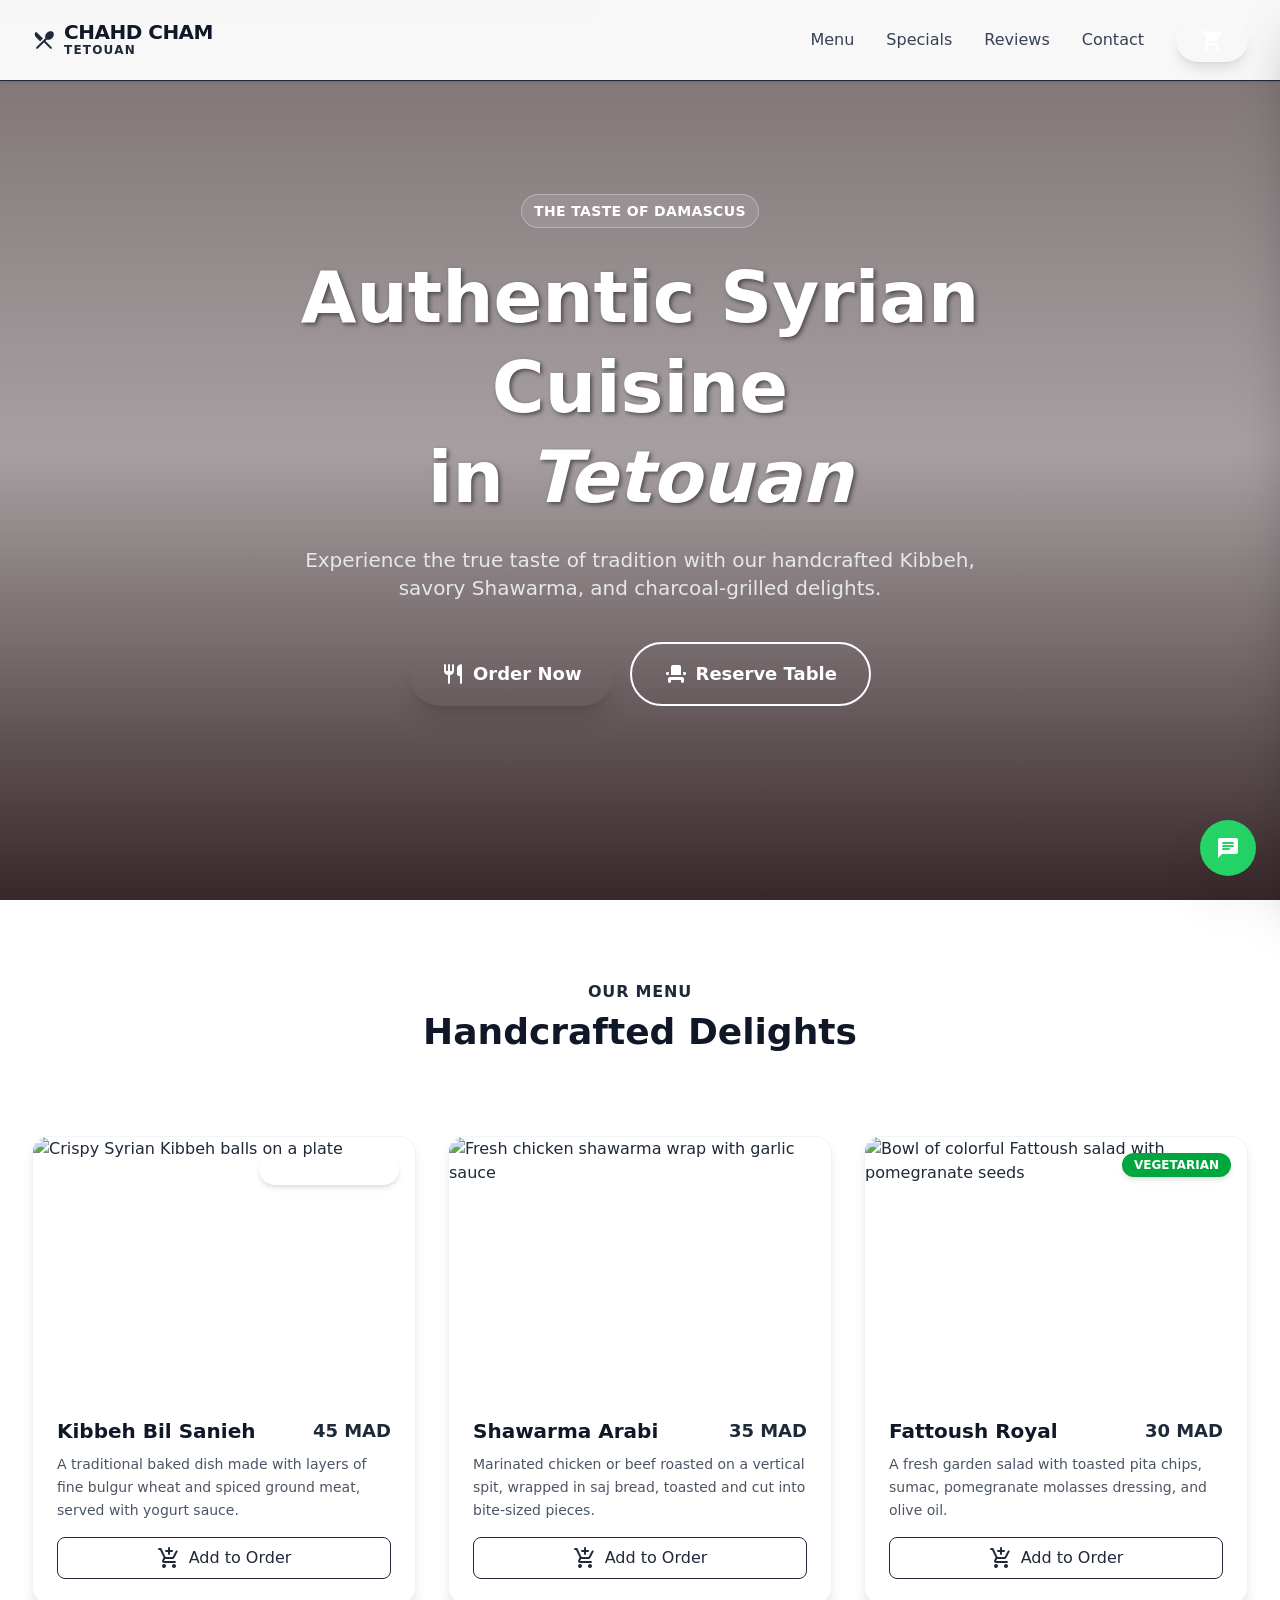
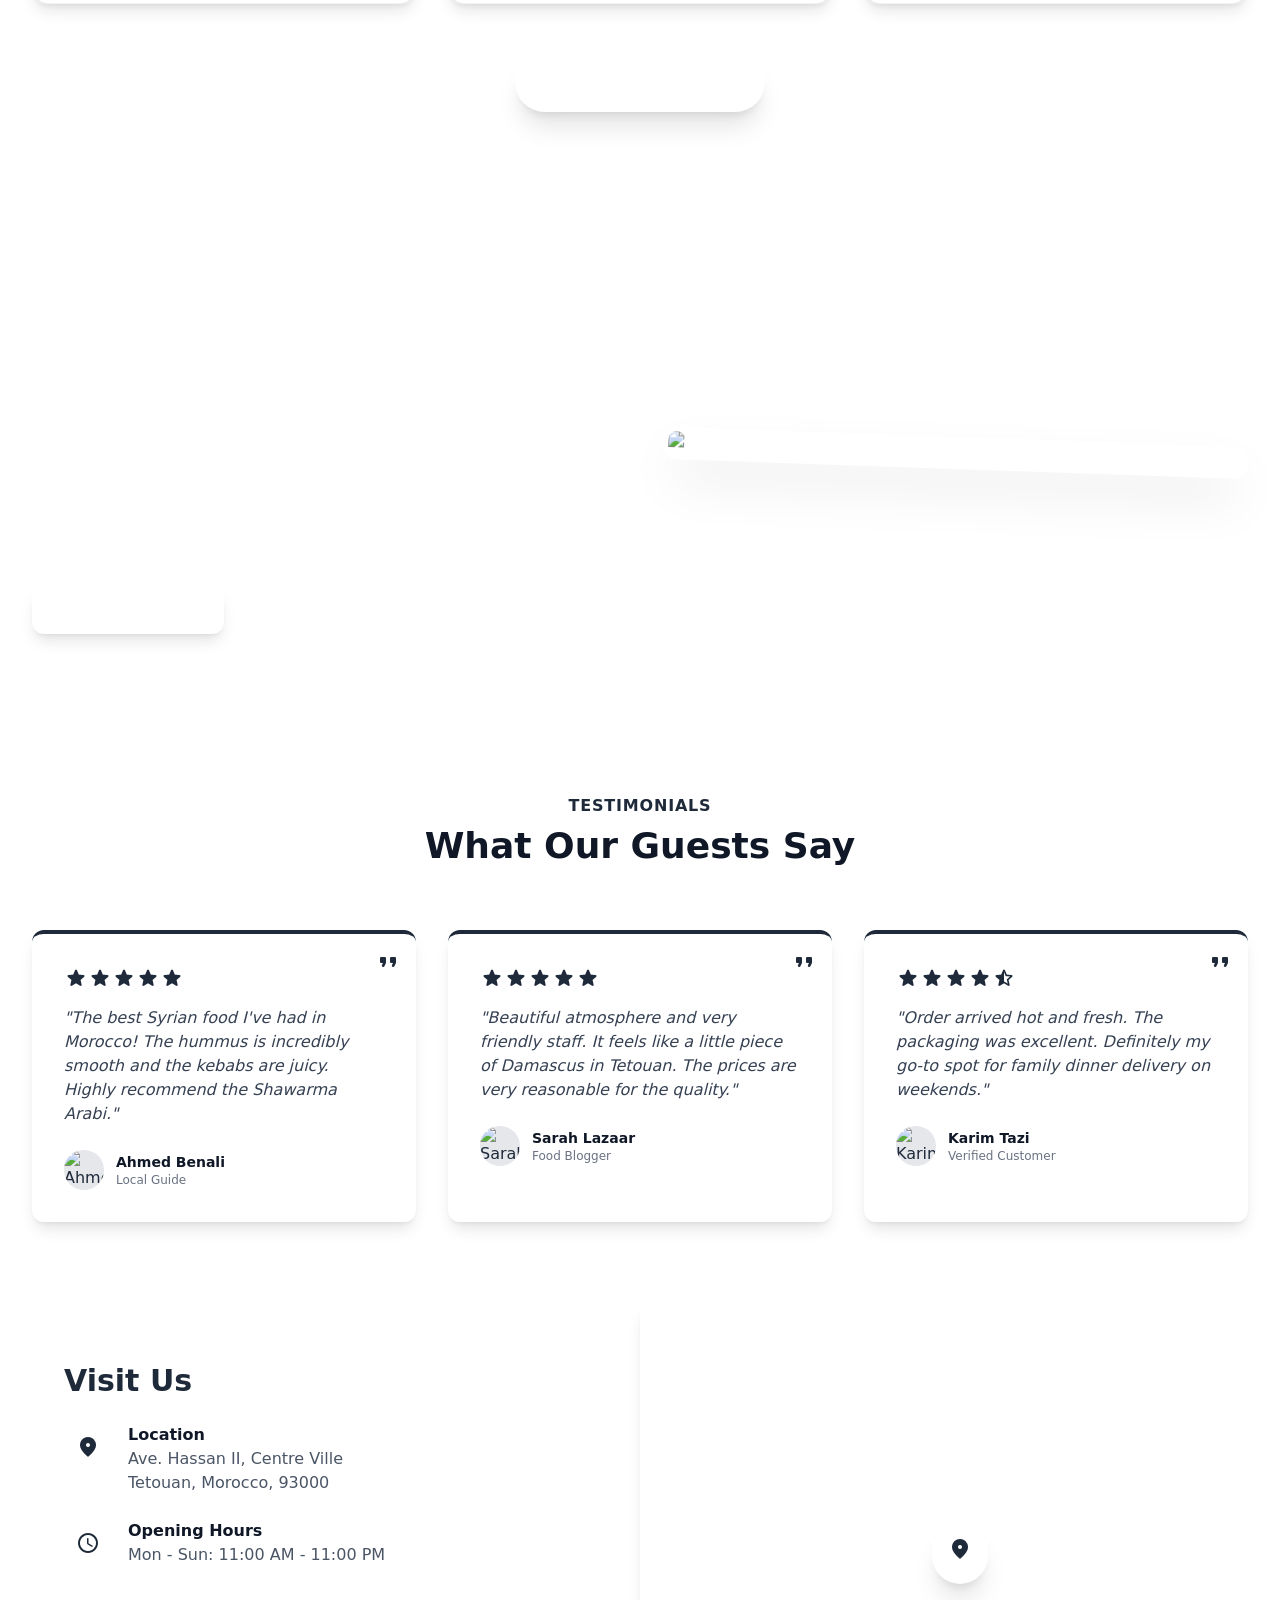
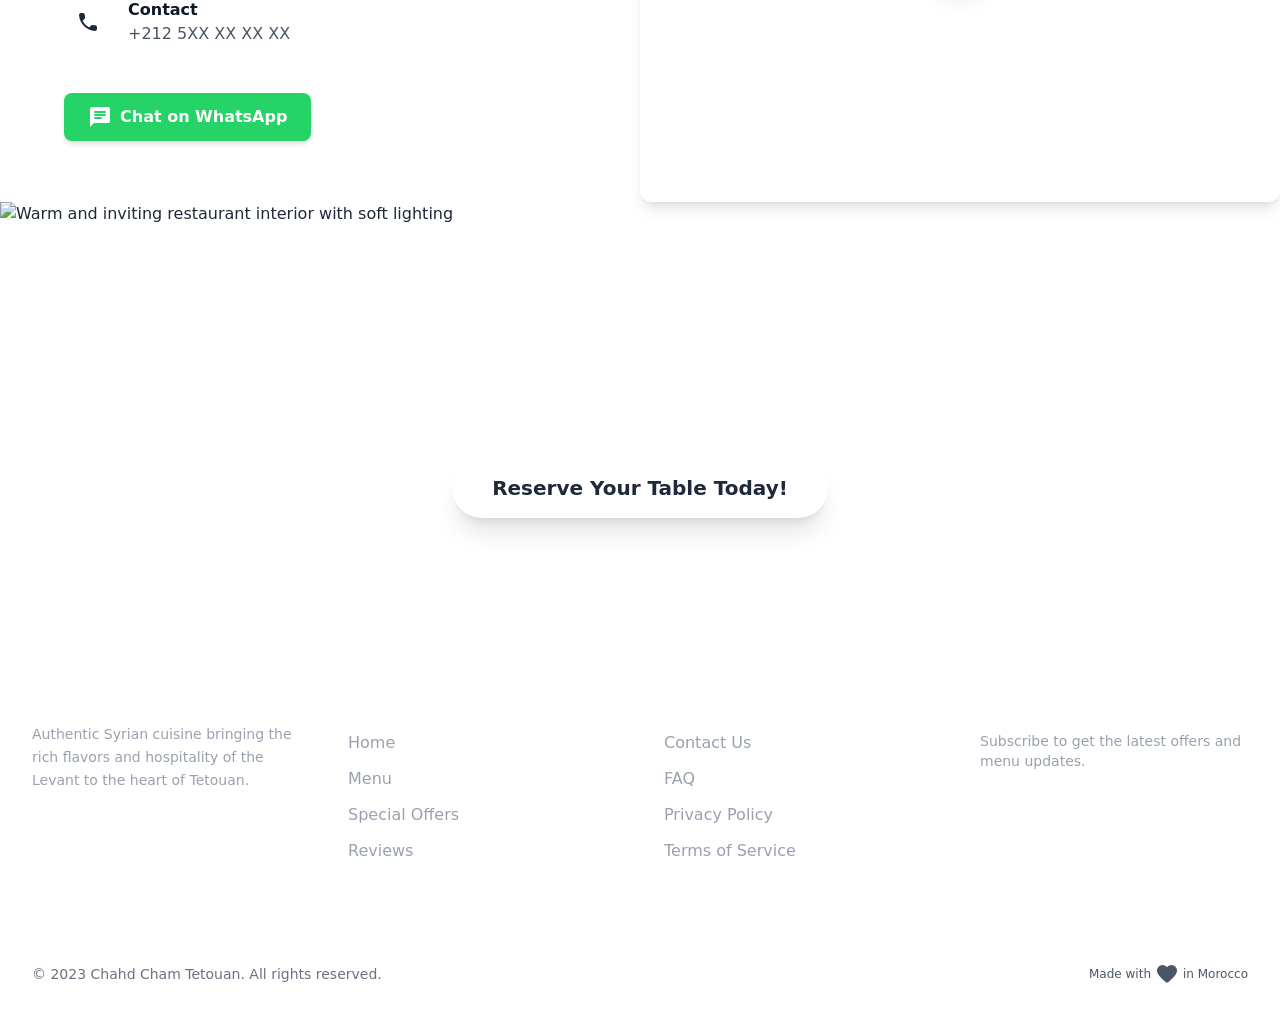
==== index.html @ 5caa52bf "Rename chahd-cham-tetouan.html to index.html" ====
<!DOCTYPE html>
<html class="scroll-smooth" lang="en">
<head>
  <meta charset="utf-8"/>
  <meta content="width=device-width, initial-scale=1.0" name="viewport"/>
  <title>Chahd Cham Tetouan - Authentic Syrian Cuisine</title>
  <meta content="Experience the authentic taste of Syrian cuisine in Tetouan. From crispy Kibbeh to savory Shawarma, discover the flavors of Damascus at Chahd Cham." name="description"/>
  
  <!-- ============================================ -->
  <!-- FONTS -->
  <!-- ============================================ -->
  <link href="https://fonts.googleapis.com" rel="preconnect"/>
  <link crossorigin="" href="https://fonts.gstatic.com" rel="preconnect"/>
  <link href="https://fonts.googleapis.com/css2?family=Plus+Jakarta+Sans:wght@300;400;500;600;700;800&display=swap" rel="stylesheet"/>
  
  <!-- Material Icons -->
  <link href="https://fonts.googleapis.com/icon?family=Material+Icons+Round" rel="stylesheet"/>
  <link href="https://fonts.googleapis.com/css2?family=Material+Symbols+Outlined:wght,FILL@100..700,0..1&display=swap" rel="stylesheet"/>
  <!-- ============================================ -->
  <!-- link main CSS -->
  <!-- ============================================ -->
   <link rel="stylesheet" href="./css/main.css">
  <!-- ============================================ -->
  <!-- TAILWIND CSS -->
  <!-- ============================================ -->
  <script src="https://cdn.tailwindcss.com?plugins=forms,container-queries"></script>
  
  <!-- Tailwind Configuration -->
  <script id="tailwind-config">
    tailwind.config = {
      darkMode: "class",
      theme: {
        extend: {
          colors: {
            primary: "#a90a22",
            "primary-dark": "#8a081b",
            "background-light": "#f8f5f6",
            "background-dark": "#221013",
            "accent-gold": "#D4AF37",
          },
          fontFamily: {
            display: ["Plus Jakarta Sans", "sans-serif"]
          },
          borderRadius: {
            DEFAULT: "0.25rem",
            lg: "0.5rem",
            xl: "0.75rem",
            "2xl": "1rem",
            full: "9999px"
          },
          backgroundImage: {
            "pattern-arabesque": "url('data:image/svg+xml,%3Csvg width=\\'60\\' height=\\'60\\' viewBox=\\'0 0 60 60\\' xmlns=\\'http://www.w3.org/2000/svg\\'%3E%3Cpath d=\\'M54.627 0l.83.828-1.415 1.415-.828-.828-.828.828-1.415-1.415.828-.828-.828-.828 1.415-1.415.828.828.828-.828 1.415 1.415-.828.828zM22.485 0l.83.828-1.415 1.415-.828-.828-.828.828-1.415-1.415.828-.828-.828-.828 1.415-1.415.828.828.828-.828 1.415 1.415-.828.828zM0 22.485l.828.83-1.415 1.415-.828-.828-.828.828L-3.657 22.485l.828-.828-.828-.828 1.415-1.415.828.828.828-.828 1.415 1.415-.828.828zM0 54.627l.828.83-1.415 1.415-.828-.828-.828.828L-3.657 54.627l.828-.828-.828-.828 1.415-1.415.828.828.828-.828 1.415 1.415-.828.828zM54.627 60l.83-.828-1.415-1.415-.828.828-.828-.828-1.415 1.415.828.828-.828.828 1.415 1.415.828-.828.828.828 1.415-1.415-.828-.828zM22.485 60l.83-.828-1.415-1.415-.828.828-.828-.828-1.415 1.415.828.828-.828.828 1.415-1.415.828-.828.828.828 1.415-1.415-.828-.828z\\' fill=\\'%23a90a22\\' fill-opacity=\\'0.05\\' fill-rule=\\'evenodd\\'/%3E%3C/svg%3E')",
          }
        },
      },
    }
  </script>
  
  <!-- ============================================ -->
  <!-- CUSTOM STYLES -->
  <!-- ============================================ -->
  <style>
    /* Utility Classes */
    .text-shadow {
      text-shadow: 2px 2px 4px rgba(0, 0, 0, 0.5);
    }
    
    /* Hero Gradient Overlay */
    .hero-gradient {
      background: linear-gradient(
        to top,
        rgba(34, 16, 19, 0.9) 0%,
        rgba(34, 16, 19, 0.4) 50%,
        rgba(34, 16, 19, 0.6) 100%
      );
    }
    
    /* Dot Pattern for Specials Section */
    .dot-pattern {
      background-image: radial-gradient(#ffffff 1px, transparent 1px);
      background-size: 20px 20px;
    }
    
    /* Cart Sidebar Animation */
    .cart-sidebar {
      transform: translateX(100%);
      transition: transform 0.3s ease-in-out;
    }
    
    .cart-sidebar.open {
      transform: translateX(0);
    }
    
    /* Cart Overlay */
    .cart-overlay {
      opacity: 0;
      visibility: hidden;
      transition: all 0.3s ease-in-out;
    }
    
    .cart-overlay.open {
      opacity: 1;
      visibility: visible;
    }
    
    /* Full Menu Modal */
    .menu-modal {
      opacity: 0;
      visibility: hidden;
      transition: all 0.3s ease-in-out;
    }
    
    .menu-modal.open {
      opacity: 1;
      visibility: visible;
    }
    
    .menu-modal-content {
      transform: scale(0.95);
      transition: transform 0.3s ease-in-out;
    }
    
    .menu-modal.open .menu-modal-content {
      transform: scale(1);
    }
    
    /* Quantity Button Animation */
    .qty-btn {
      transition: all 0.2s ease;
    }
    
    .qty-btn:active {
      transform: scale(0.95);
    }
    
    /* Cart Item Animation */
    @keyframes slideIn {
      from {
        opacity: 0;
        transform: translateX(20px);
      }
      to {
        opacity: 1;
        transform: translateX(0);
      }
    }
    
    .cart-item {
      animation: slideIn 0.3s ease;
    }
    
    /* Badge Pulse Animation */
    @keyframes pulse {
      0%, 100% {
        transform: scale(1);
      }
      50% {
        transform: scale(1.1);
      }
    }
    
    .cart-badge {
      animation: pulse 0.3s ease;
    }
    
    /* Menu Category Tab Active */
    .menu-tab.active {
      background-color: #a90a22;
      color: white;
    }
    
    /* Menu Item Card Hover */
    .menu-item-card {
      transition: all 0.3s ease;
    }
    
    .menu-item-card:hover {
      transform: translateY(-4px);
      box-shadow: 0 10px 40px rgba(169, 10, 34, 0.15);
    }
    /* category Tabs */
    #categoryTabs {
      padding: 20px;
      margin-bottom: 10px;
      overflow-y: hidden;
    }
    .mobileMenu{
      display: none;
    }
    .mobileMenu.active {
      display: flex;
    }
    /* Mobile Menu Styles - Slide Down Animation */
      .mobileMenu {
        display: none;
        flex-direction: column;
        background-color: rgba(246, 246, 246, 0.95);
        backdrop-filter: blur(50px);
        position: absolute;
        top: 80px;
        left: 0;
        right: 0;
        width: 100%;
        border: none;
        border-bottom: 2px solid #a90a22;
        border-radius: 0 0 16px 16px;
        padding: 20px;
        box-shadow: 0 10px 40px rgba(0, 0, 0, 0.15);
        z-index: 40;

        /* Animation properties */
        opacity: 0;
        transform: translateY(-20px);
        transition: all 0.3s cubic-bezier(0.4, 0, 0.2, 1);
      }

      .mobileMenu.active {
        display: flex;
        opacity: 1;
        transform: translateY(0);
      }

      .mobileMenu a {
        padding: 15px 20px;
        color: #a90a22;
        font-weight: 600;
        font-size: 16px;
        text-decoration: none;
        text-align: center;
        border-radius: 8px;
        transition: all 0.3s ease;
        margin-bottom: 5px;
      }

      .mobileMenu a:last-child {
        margin-bottom: 0;
      }

      .mobileMenu a:hover {
        background-color: #a90a22;
        color: white;
        transform: translateX(5px);
      }

      /* Animation keyframes for staggered effect */
      @keyframes slideDownFade {
        from {
          opacity: 0;
          transform: translateY(-30px);
        }
        to {
          opacity: 1;
          transform: translateY(0);
        }
      }

      .mobileMenu.active a {
        animation: slideDownFade 0.4s ease forwards;
      }

      .mobileMenu.active a:nth-child(1) { animation-delay: 0.05s; }
      .mobileMenu.active a:nth-child(2) { animation-delay: 0.1s; }
      .mobileMenu.active a:nth-child(3) { animation-delay: 0.15s; }
      .mobileMenu.active a:nth-child(4) { animation-delay: 0.2s; }

      @media screen and (min-width: 769px) {
        .mobileMenu {
          display: none !important;
        }
      }
  </style>

</head>

<!-- ============================================ -->
<!-- BODY -->
<!-- ============================================ -->
<body class="bg-background-light dark:bg-background-dark font-display text-gray-800 dark:text-gray-100 antialiased selection:bg-primary selection:text-white">
  
  <!-- ============================================ -->
  <!-- NAVIGATION -->
  <!-- ============================================ -->
  <nav class="fixed w-full z-50 transition-all duration-300 bg-white/95 dark:bg-background-dark/95 backdrop-blur-sm border-b border-primary/10 shadow-sm">
    <div class="max-w-7xl mx-auto px-4 sm:px-6 lg:px-8">
      <div class="flex justify-between items-center h-20">
        
        <!-- Logo -->
        <div class="flex-shrink-0 flex items-center gap-2">
          <span class="material-icons-round text-primary text-4xl">restaurant_menu</span>
          <div class="flex flex-col">
            <span class="font-bold text-xl tracking-tight text-gray-900 dark:text-white leading-none">CHAHD CHAM</span>
            <span class="text-xs text-primary font-semibold tracking-widest uppercase">Tetouan</span>
          </div>
        </div>
        
        <!-- Desktop Menu -->
        <div class="hidden md:flex space-x-8 items-center">
          <a class="text-gray-700 dark:text-gray-200 hover:text-primary dark:hover:text-primary font-medium transition-colors" href="#menu">Menu</a>
          <a class="text-gray-700 dark:text-gray-200 hover:text-primary dark:hover:text-primary font-medium transition-colors" href="#specials">Specials</a>
          <a class="text-gray-700 dark:text-gray-200 hover:text-primary dark:hover:text-primary font-medium transition-colors" href="#testimonials">Reviews</a>
          <a class="text-gray-700 dark:text-gray-200 hover:text-primary dark:hover:text-primary font-medium transition-colors" href="#contact">Contact</a>
          
          <!-- Cart Button -->
          <button id="cartBtn" class="relative bg-primary hover:bg-primary-dark text-white px-6 py-2.5 rounded-full font-bold shadow-lg shadow-primary/30 transition-all transform hover:-translate-y-0.5 flex items-center gap-2">
            <span class="material-icons-round">shopping_cart</span>
            <span id="cartCount" class="hidden">0</span>
          </button>
        </div>

        <!-- Mobile Menu - Full width slide down -->
        <div id="mobileMenu" class="mobileMenu md:hidden">
          <a href="#menu">Menu</a>
          <a href="#specials">Specials</a>
          <a href="#testimonials">Reviews</a>
          <a href="#contact">Contact</a>
        </div>

        <!-- Mobile Menu Button -->
        <div class="md:hidden flex items-center gap-4">
          <!-- Mobile Cart Button -->
          <button id="cartBtnMobile" class="relative text-primary">
            <span class="material-icons-round text-3xl">shopping_cart</span>
            <span id="cartCountMobile" class="hidden absolute -top-1 -right-1 bg-primary text-white text-xs w-5 h-5 rounded-full flex items-center justify-center">0</span>
          </button>
         <button id="menuBtn" class="text-gray-700 dark:text-gray-200 hover:text-primary focus:outline-none">
            <span id="menuIcon" class="material-icons-round text-3xl">menu</span>
          </button>
        </div>
        
      </div>
    </div>
  </nav>
  
  <!-- ============================================ -->
  <!-- CART SIDEBAR -->
  <!-- ============================================ -->
  <!-- Overlay -->
  <div id="cartOverlay" class="cart-overlay fixed inset-0 bg-black/50 z-[60]"></div>
  
  <!-- Sidebar -->
  <div id="cartSidebar" class="cart-sidebar fixed top-0 right-0 h-full w-full sm:w-[400px] bg-white dark:bg-[#2a1418] z-[70] shadow-2xl flex flex-col">
    
    <!-- Cart Header -->
    <div class="flex items-center justify-between p-6 border-b border-gray-200 dark:border-gray-700">
      <div class="flex items-center gap-3">
        <span class="material-icons-round text-primary text-3xl">shopping_cart</span>
        <h2 class="text-xl font-bold text-gray-900 dark:text-white">Your Order</h2>
        <span id="sidebarCartCount" class="bg-primary text-white text-sm px-2 py-0.5 rounded-full">0</span>
      </div>
      <button id="closeCart" class="text-gray-500 hover:text-primary transition-colors">
        <span class="material-icons-round text-3xl">close</span>
      </button>
    </div>
    
    <!-- Cart Items -->
    <div id="cartItems" class="flex-1 overflow-y-auto p-6 space-y-4">
      <!-- Empty State -->
      <div id="emptyCart" class="text-center py-12">
        <span class="material-icons-round text-6xl text-gray-300 dark:text-gray-600 mb-4">shopping_basket</span>
        <p class="text-gray-500 dark:text-gray-400">Your cart is empty</p>
        <p class="text-gray-400 dark:text-gray-500 text-sm mt-2">Add some delicious items!</p>
      </div>
    </div>
    
    <!-- Cart Footer -->
    <div class="border-t border-gray-200 dark:border-gray-700 p-6 space-y-4 bg-gray-50 dark:bg-[#1a0f12]">
      
      <!-- Subtotal -->
      <div class="flex justify-between items-center">
        <span class="text-gray-600 dark:text-gray-400">Subtotal</span>
        <span id="cartSubtotal" class="font-bold text-gray-900 dark:text-white">0 MAD</span>
      </div>
      
      <!-- Delivery Fee -->
      <div class="flex justify-between items-center">
        <span class="text-gray-600 dark:text-gray-400">Delivery</span>
        <span class="text-green-600 font-medium">Free</span>
      </div>
      
      <!-- Total -->
      <div class="flex justify-between items-center pt-4 border-t border-gray-200 dark:border-gray-700">
        <span class="text-lg font-bold text-gray-900 dark:text-white">Total</span>
        <span id="cartTotal" class="text-2xl font-bold text-primary">0 MAD</span>
      </div>
      
      <!-- Send Order Button -->
      <button id="sendOrderBtn" class="w-full bg-[#25D366] hover:bg-[#20bd5a] text-white py-4 rounded-xl font-bold text-lg shadow-lg transition-all transform hover:scale-[1.02] flex items-center justify-center gap-3">
        <span class="material-icons-round">chat</span>
        Send Order via WhatsApp
      </button>
      
      <!-- Continue Shopping -->
      <button id="continueShopping" class="w-full py-3 text-gray-600 dark:text-gray-400 hover:text-primary transition-colors font-medium">
        Continue Shopping
      </button>
    </div>
  </div>
  
  <!-- ============================================ -->
  <!-- FULL MENU MODAL - FIX HNA -->
  <!-- ============================================ -->
  <div id="menuModal" class="menu-modal fixed inset-0 bg-black/60 z-[80] flex items-center justify-center p-4">
    <div class="menu-modal-content bg-white dark:bg-[#2a1418] w-full max-w-6xl max-h-[90vh] rounded-2xl shadow-2xl overflow-hidden flex flex-col relative" style="isolation: isolate;">

      <!-- Modal Header - z-30 bach ykoun fo9 tchii -->
      <div class="relative z-30 flex items-center justify-between p-6 border-b border-gray-200 dark:border-gray-700 bg-gradient-to-r from-primary to-primary-dark shrink-0">
        <div class="flex items-center gap-3">
          <span class="material-icons-round text-white text-3xl">restaurant_menu</span>
          <h2 class="text-2xl font-bold text-white">Full Menu</h2>
        </div>
        <button id="closeMenuModal" class="text-white/80 hover:text-white transition-colors relative z-30">
          <span class="material-icons-round text-3xl">close</span>
        </button>
      </div>

      <!-- Category Tabs - z-20 -->
      <div id="categoryTabs" class="relative z-20 flex overflow-x-auto gap-2 bg-gray-50 dark:bg-[#1a0f12] border-b border-gray-200 dark:border-gray-700 scrollbar-hide shrink-0">
        <button onclick="filterMenu('all')" class="menu-tab active px-4 py-2 rounded-full text-sm font-medium whitespace-nowrap bg-gray-200 dark:bg-gray-700 text-gray-700 dark:text-gray-300 hover:bg-primary hover:text-white transition-all" data-category="all">All</button>
        <button onclick="filterMenu('salades')" class="menu-tab px-4 py-2 rounded-full text-sm font-medium whitespace-nowrap bg-gray-200 dark:bg-gray-700 text-gray-700 dark:text-gray-300 hover:bg-primary hover:text-white transition-all" data-category="salades">Salades</button>
        <button onclick="filterMenu('plats')" class="menu-tab px-4 py-2 rounded-full text-sm font-medium whitespace-nowrap bg-gray-200 dark:bg-gray-700 text-gray-700 dark:text-gray-300 hover:bg-primary hover:text-white transition-all" data-category="plats">Plats</button>
        <button onclick="filterMenu('tacos')" class="menu-tab px-4 py-2 rounded-full text-sm font-medium whitespace-nowrap bg-gray-200 dark:bg-gray-700 text-gray-700 dark:text-gray-300 hover:bg-primary hover:text-white transition-all" data-category="tacos">Tacos</button>
        <button onclick="filterMenu('pizzas')" class="menu-tab px-4 py-2 rounded-full text-sm font-medium whitespace-nowrap bg-gray-200 dark:bg-gray-700 text-gray-700 dark:text-gray-300 hover:bg-primary hover:text-white transition-all" data-category="pizzas">Pizzas</button>
        <button onclick="filterMenu('sandwiches')" class="menu-tab px-4 py-2 rounded-full text-sm font-medium whitespace-nowrap bg-gray-200 dark:bg-gray-700 text-gray-700 dark:text-gray-300 hover:bg-primary hover:text-white transition-all" data-category="sandwiches">Sandwiches</button>
        <button onclick="filterMenu('desserts')" class="menu-tab px-4 py-2 rounded-full text-sm font-medium whitespace-nowrap bg-gray-200 dark:bg-gray-700 text-gray-700 dark:text-gray-300 hover:bg-primary hover:text-white transition-all" data-category="desserts">Desserts</button>
        <button onclick="filterMenu('boissons')" class="menu-tab px-4 py-2 rounded-full text-sm font-medium whitespace-nowrap bg-gray-200 dark:bg-gray-700 text-gray-700 dark:text-gray-300 hover:bg-primary hover:text-white transition-all" data-category="boissons">Boissons</button>
      </div>

      <!-- Menu Items Grid - z-10 -->
      <div id="fullMenuGrid" class="relative z-10 flex-1 overflow-y-auto p-6 min-h-0">
        <div class="grid grid-cols-1 md:grid-cols-2 lg:grid-cols-3 gap-4">
          <!-- Menu items will be inserted here by JavaScript -->
        </div>
      </div>
    </div>
  </div>
  
  <!-- ============================================ -->
  <!-- HERO SECTION -->
  <!-- ============================================ -->
  <header class="relative h-screen min-h-[600px] flex items-center justify-center overflow-hidden">
    
    <!-- Background Image -->
    <div class="absolute inset-0 z-0">
      <img 
        alt="Table spread with authentic Syrian mezze including hummus and falafel" 
        class="w-full h-full object-cover" 
        src="https://lh3.googleusercontent.com/aida-public/[base64]"
      />
      <div class="absolute inset-0 hero-gradient"></div>
    </div>
    
    <!-- Hero Content -->
    <div class="relative z-10 text-center px-4 max-w-4xl mx-auto">
      <div class="inline-block px-3 py-1 mb-6 border border-white/30 rounded-full bg-white/10 backdrop-blur-md">
        <span class="text-white text-sm font-semibold tracking-wide uppercase">The Taste of Damascus</span>
      </div>
      
      <h1 class="text-5xl md:text-6xl lg:text-7xl font-bold text-white mb-6 leading-tight text-shadow">
        Authentic Syrian Cuisine <br/> in <span class="text-primary italic">Tetouan</span>
      </h1>
      
      <p class="text-lg md:text-xl text-gray-200 mb-10 max-w-2xl mx-auto font-light">
        Experience the true taste of tradition with our handcrafted Kibbeh, savory Shawarma, and charcoal-grilled delights.
      </p>
      
      <div class="flex flex-col sm:flex-row gap-4 justify-center">
        <a class="bg-primary hover:bg-primary-dark text-white px-8 py-4 rounded-full font-bold text-lg shadow-xl shadow-primary/40 transition-all transform hover:-translate-y-1 flex items-center justify-center gap-2" href="#menu">
          <span class="material-icons-round">restaurant</span> Order Now
        </a>
        <a class="bg-transparent hover:bg-white text-white hover:text-primary border-2 border-white px-8 py-4 rounded-full font-bold text-lg transition-all transform hover:-translate-y-1 flex items-center justify-center gap-2" href="#contact">
          <span class="material-icons-round">event_seat</span> Reserve Table
        </a>
      </div>
    </div>
    
  </header>
  
  <!-- ============================================ -->
  <!-- MENU HIGHLIGHTS SECTION -->
  <!-- ============================================ -->
  <section id="menu" class="py-20 bg-background-light dark:bg-background-dark bg-pattern-arabesque relative" id="menu">
    <div class="max-w-7xl mx-auto px-4 sm:px-6 lg:px-8">
      
      <!-- Section Header -->
      <div class="text-center mb-16">
        <h2 class="text-primary font-bold tracking-wider uppercase mb-2">Our Menu</h2>
        <h3 class="text-3xl md:text-4xl font-bold text-gray-900 dark:text-white mb-4">Handcrafted Delights</h3>
        <div class="w-20 h-1 bg-primary mx-auto rounded-full"></div>
      </div>
      
      <!-- Menu Grid -->
      <div class="grid grid-cols-1 md:grid-cols-2 lg:grid-cols-3 gap-8">
        
        <!-- Menu Item 1: Best Seller -->
        <article class="bg-white dark:bg-[#2a1418] rounded-2xl overflow-hidden shadow-lg hover:shadow-2xl transition-all duration-300 group border border-gray-100 dark:border-primary/10">
          <div class="relative h-64 overflow-hidden">
            <div class="absolute top-4 right-4 z-10 bg-accent-gold text-white text-xs font-bold px-3 py-1 rounded-full uppercase shadow-md flex items-center gap-1">
              <span class="material-icons-round text-sm">star</span> Best Seller
            </div>
            <img 
              alt="Crispy Syrian Kibbeh balls on a plate" 
              class="w-full h-full object-cover group-hover:scale-110 transition-transform duration-500" 
              src="https://lh3.googleusercontent.com/aida-public/[base64]"
            />
          </div>
          <div class="p-6">
            <div class="flex justify-between items-start mb-2">
              <h4 class="text-xl font-bold text-gray-900 dark:text-white group-hover:text-primary transition-colors">Kibbeh Bil Sanieh</h4>
              <span class="text-primary font-bold text-lg">45 MAD</span>
            </div>
            <p class="text-gray-600 dark:text-gray-300 text-sm mb-4 leading-relaxed">
              A traditional baked dish made with layers of fine bulgur wheat and spiced ground meat, served with yogurt sauce.
            </p>
            <button onclick="addToCart('Kibbeh Bil Sanieh', 45, 'https://lh3.googleusercontent.com/aida-public/[base64]')" class="w-full py-2 rounded-lg border border-primary text-primary hover:bg-primary hover:text-white transition-colors font-medium flex items-center justify-center gap-2">
              <span class="material-icons-round text-sm">add_shopping_cart</span> Add to Order
            </button>
          </div>
        </article>
        
        <!-- Menu Item 2 -->
        <article class="bg-white dark:bg-[#2a1418] rounded-2xl overflow-hidden shadow-lg hover:shadow-2xl transition-all duration-300 group border border-gray-100 dark:border-primary/10">
          <div class="relative h-64 overflow-hidden">
            <img 
              alt="Fresh chicken shawarma wrap with garlic sauce" 
              class="w-full h-full object-cover group-hover:scale-110 transition-transform duration-500" 
              src="https://lh3.googleusercontent.com/aida-public/[base64]"
            />
          </div>
          <div class="p-6">
            <div class="flex justify-between items-start mb-2">
              <h4 class="text-xl font-bold text-gray-900 dark:text-white group-hover:text-primary transition-colors">Shawarma Arabi</h4>
              <span class="text-primary font-bold text-lg">35 MAD</span>
            </div>
            <p class="text-gray-600 dark:text-gray-300 text-sm mb-4 leading-relaxed">
              Marinated chicken or beef roasted on a vertical spit, wrapped in saj bread, toasted and cut into bite-sized pieces.
            </p>
            <button onclick="addToCart('Shawarma Arabi', 35, 'https://lh3.googleusercontent.com/aida-public/[base64]')" class="w-full py-2 rounded-lg border border-primary text-primary hover:bg-primary hover:text-white transition-colors font-medium flex items-center justify-center gap-2">
              <span class="material-icons-round text-sm">add_shopping_cart</span> Add to Order
            </button>
          </div>
        </article>
        
        <!-- Menu Item 3 -->
        <article class="bg-white dark:bg-[#2a1418] rounded-2xl overflow-hidden shadow-lg hover:shadow-2xl transition-all duration-300 group border border-gray-100 dark:border-primary/10">
          <div class="relative h-64 overflow-hidden">
            <div class="absolute top-4 right-4 z-10 bg-green-600 text-white text-xs font-bold px-3 py-1 rounded-full uppercase shadow-md">
              Vegetarian
            </div>
            <img 
              alt="Bowl of colorful Fattoush salad with pomegranate seeds" 
              class="w-full h-full object-cover group-hover:scale-110 transition-transform duration-500" 
              src="https://lh3.googleusercontent.com/aida-public/[base64]"
            />
          </div>
          <div class="p-6">
            <div class="flex justify-between items-start mb-2">
              <h4 class="text-xl font-bold text-gray-900 dark:text-white group-hover:text-primary transition-colors">Fattoush Royal</h4>
              <span class="text-primary font-bold text-lg">30 MAD</span>
            </div>
            <p class="text-gray-600 dark:text-gray-300 text-sm mb-4 leading-relaxed">
              A fresh garden salad with toasted pita chips, sumac, pomegranate molasses dressing, and olive oil.
            </p>
            <button onclick='addToCart("Fattoush Royal", 30, "https://lh3.googleusercontent.com/aida-public/[base64]")' class="w-full py-2 rounded-lg border border-primary text-primary hover:bg-primary hover:text-white transition-colors font-medium flex items-center justify-center gap-2">
              <span class="material-icons-round text-sm">add_shopping_cart</span> Add to Order
            </button>
          </div>
        </article>
        
      </div>
      
      <!-- View Full Menu Button -->
      <div class="mt-12 text-center">
        <button onclick="openFullMenu()" class="inline-flex items-center gap-2 bg-primary hover:bg-primary-dark text-white px-8 py-4 rounded-full font-bold text-lg shadow-xl shadow-primary/30 transition-all transform hover:-translate-y-1">
          <span class="material-icons-round">menu_book</span>
          View Full Menu
        </button>
      </div>
      
    </div>
  </section>
  
  <!-- ============================================ -->
  <!-- SPECIALS SECTION -->
  <!-- ============================================ -->
  <section id="specials" class="py-20 bg-primary dark:bg-primary-dark text-white relative overflow-hidden">
    
    <!-- Dot Pattern Overlay -->
    <div class="absolute inset-0 opacity-10 dot-pattern"></div>
    
    <div class="max-w-7xl mx-auto px-4 sm:px-6 lg:px-8 relative z-10">
      <div class="flex flex-col md:flex-row items-center justify-between gap-12">
        
        <!-- Specials Content -->
        <div class="md:w-1/2 space-y-6">
          <div class="inline-block px-3 py-1 bg-white/20 rounded-full backdrop-blur-sm border border-white/20">
            <span class="text-accent-gold font-bold uppercase text-sm tracking-wider">Limited Time Offers</span>
          </div>
          <h2 class="text-4xl md:text-5xl font-bold leading-tight">Family Feast Combo</h2>
          <p class="text-lg text-white/90 font-light">
            Gather your loved ones for a feast! Includes 1kg Mixed Grill, Large Hummus, Baba Ganoush, 6 Kibbeh pieces, and Family Size Rice.
          </p>
          <div class="flex items-center gap-4">
            <span class="text-4xl font-bold text-accent-gold">299 MAD</span>
            <span class="text-xl text-white/60 line-through">380 MAD</span>
          </div>
          <button onclick="addToCart('Family Feast Combo', 299, 'https://lh3.googleusercontent.com/aida-public/[base64]')" class="bg-white text-primary hover:bg-gray-100 px-8 py-3 rounded-xl font-bold shadow-lg transition-transform transform hover:scale-105 flex items-center gap-2">
            <span class="material-icons-round">add_shopping_cart</span> Claim Deal
          </button>
        </div>
        
        <!-- Specials Image -->
        <div class="md:w-1/2 relative">
          <div class="absolute -inset-4 bg-accent-gold/20 rounded-full blur-2xl"></div>
          <img 
            alt="Large platter of mixed grill meat skewers and vegetables" 
            class="relative w-full rounded-xl shadow-2xl border-4 border-white/10 rotate-2 hover:rotate-0 transition-transform duration-500" 
            src="https://lh3.googleusercontent.com/aida-public/[base64]"
          />
        </div>
        
      </div>
    </div>
  </section>
  
  <!-- ============================================ -->
  <!-- TESTIMONIALS SECTION -->
  <!-- ============================================ -->
  <section class="py-20 bg-background-light dark:bg-background-dark" id="testimonials">
    <div class="max-w-7xl mx-auto px-4 sm:px-6 lg:px-8">
      
      <!-- Section Header -->
      <div class="text-center mb-16">
        <h2 class="text-primary font-bold tracking-wider uppercase mb-2">Testimonials</h2>
        <h3 class="text-3xl md:text-4xl font-bold text-gray-900 dark:text-white">What Our Guests Say</h3>
      </div>
      
      <!-- Testimonials Grid -->
      <div class="grid grid-cols-1 md:grid-cols-3 gap-8">
        
        <!-- Review 1 -->
        <article class="bg-white dark:bg-[#2a1418] p-8 rounded-xl shadow-lg border-t-4 border-primary relative">
          <span class="material-icons-round text-6xl text-primary/10 absolute top-4 right-4">format_quote</span>
          <div class="flex text-accent-gold mb-4">
            <span class="material-icons-round">star</span>
            <span class="material-icons-round">star</span>
            <span class="material-icons-round">star</span>
            <span class="material-icons-round">star</span>
            <span class="material-icons-round">star</span>
          </div>
          <p class="text-gray-700 dark:text-gray-300 italic mb-6">
            "The best Syrian food I've had in Morocco! The hummus is incredibly smooth and the kebabs are juicy. Highly recommend the Shawarma Arabi."
          </p>
          <div class="flex items-center gap-3">
            <div class="w-10 h-10 bg-gray-200 rounded-full overflow-hidden">
              <img alt="Ahmed Benali portrait" class="w-full h-full object-cover" src="https://lh3.googleusercontent.com/aida-public/[base64]"/>
            </div>
            <div>
              <p class="font-bold text-gray-900 dark:text-white text-sm">Ahmed Benali</p>
              <p class="text-xs text-gray-500">Local Guide</p>
            </div>
          </div>
        </article>
        
        <!-- Review 2 -->
        <article class="bg-white dark:bg-[#2a1418] p-8 rounded-xl shadow-lg border-t-4 border-primary relative">
          <span class="material-icons-round text-6xl text-primary/10 absolute top-4 right-4">format_quote</span>
          <div class="flex text-accent-gold mb-4">
            <span class="material-icons-round">star</span>
            <span class="material-icons-round">star</span>
            <span class="material-icons-round">star</span>
            <span class="material-icons-round">star</span>
            <span class="material-icons-round">star</span>
          </div>
          <p class="text-gray-700 dark:text-gray-300 italic mb-6">
            "Beautiful atmosphere and very friendly staff. It feels like a little piece of Damascus in Tetouan. The prices are very reasonable for the quality."
          </p>
          <div class="flex items-center gap-3">
            <div class="w-10 h-10 bg-gray-200 rounded-full overflow-hidden">
              <img alt="Sarah Lazaar portrait" class="w-full h-full object-cover" src="https://lh3.googleusercontent.com/aida-public/[base64]"/>
            </div>
            <div>
              <p class="font-bold text-gray-900 dark:text-white text-sm">Sarah Lazaar</p>
              <p class="text-xs text-gray-500">Food Blogger</p>
            </div>
          </div>
        </article>
        
        <!-- Review 3 -->
        <article class="bg-white dark:bg-[#2a1418] p-8 rounded-xl shadow-lg border-t-4 border-primary relative">
          <span class="material-icons-round text-6xl text-primary/10 absolute top-4 right-4">format_quote</span>
          <div class="flex text-accent-gold mb-4">
            <span class="material-icons-round">star</span>
            <span class="material-icons-round">star</span>
            <span class="material-icons-round">star</span>
            <span class="material-icons-round">star</span>
            <span class="material-icons-round">star_half</span>
          </div>
          <p class="text-gray-700 dark:text-gray-300 italic mb-6">
            "Order arrived hot and fresh. The packaging was excellent. Definitely my go-to spot for family dinner delivery on weekends."
          </p>
          <div class="flex items-center gap-3">
            <div class="w-10 h-10 bg-gray-200 rounded-full overflow-hidden">
              <img alt="Karim Tazi portrait" class="w-full h-full object-cover" src="https://lh3.googleusercontent.com/aida-public/[base64]"/>
            </div>
            <div>
              <p class="font-bold text-gray-900 dark:text-white text-sm">Karim Tazi</p>
              <p class="text-xs text-gray-500">Verified Customer</p>
            </div>
          </div>
        </article>
        
      </div>
    </div>
  </section>
  
  <!-- ============================================ -->
  <!-- LOCATION & CONTACT SECTION -->
  <!-- ============================================ -->
  <section class="bg-white dark:bg-[#2a1418]" id="contact">
    <div class="flex flex-col lg:flex-row h-auto lg:h-[500px]">
      
      <!-- Contact Info Side -->
      <div class="lg:w-1/2 p-10 lg:p-16 flex flex-col justify-center bg-background-light dark:bg-background-dark">
        <h2 class="text-3xl font-bold text-primary mb-6">Visit Us</h2>
        
        <div class="space-y-6">
          
          <!-- Location -->
          <div class="flex items-start gap-4">
            <div class="bg-primary/10 p-3 rounded-full text-primary">
              <span class="material-icons-round">location_on</span>
            </div>
            <div>
              <h4 class="font-bold text-gray-900 dark:text-white">Location</h4>
              <p class="text-gray-600 dark:text-gray-400">Ave. Hassan II, Centre Ville<br/>Tetouan, Morocco, 93000</p>
            </div>
          </div>
          
          <!-- Opening Hours -->
          <div class="flex items-start gap-4">
            <div class="bg-primary/10 p-3 rounded-full text-primary">
              <span class="material-icons-round">schedule</span>
            </div>
            <div>
              <h4 class="font-bold text-gray-900 dark:text-white">Opening Hours</h4>
              <p class="text-gray-600 dark:text-gray-400">Mon - Sun: 11:00 AM - 11:00 PM</p>
            </div>
          </div>
          
          <!-- Contact -->
          <div class="flex items-start gap-4">
            <div class="bg-primary/10 p-3 rounded-full text-primary">
              <span class="material-icons-round">phone</span>
            </div>
            <div>
              <h4 class="font-bold text-gray-900 dark:text-white">Contact</h4>
              <p class="text-gray-600 dark:text-gray-400">+212 5XX XX XX XX</p>
            </div>
          </div>
          
        </div>
        
        <!-- WhatsApp Button -->
        <div id="WhatsAppbb" class="btnwhat mt-10">
          <a class="inline-flex items-center gap-2 bg-[#25D366] hover:bg-[#20bd5a] text-white px-6 py-3 rounded-lg font-bold shadow-md transition-colors w-full sm:w-auto justify-center" >
            <span class="material-icons-round">chat</span> Chat on WhatsApp
          </a>
        </div>
      </div>
      
      <!-- Map Side -->
      <div class="lg:w-1/2 h-80 lg:h-full relative rounded-xl overflow-hidden shadow-lg">
        <iframe
          src="https://www.google.com/maps/embed?pb=!1m18!1m12!1m3!1d2935.0098029141495!2d-5.274527024752288!3d35.62054193330634!2m3!1f0!2f0!3f0!3m2!1i1024!2i768!4f13.1!3m3!1m2!1s0xd0b45e90b8fc4f7%3A0xff4d6f62d1f42134!2sRestaurant%20Chahd%20Cham!5e1!3m2!1sen!2sma!4v1771437031590!5m2!1sen!2sma"
          class="w-full h-full"
          style="border:0;"
          allowfullscreen=""
          loading="lazy"
          referrerpolicy="no-referrer-when-downgrade">
        </iframe>
      
        <div class="absolute inset-0 flex items-center justify-center">
          <div class="bg-white p-4 rounded-full shadow-xl animate-bounce">
            <span class="material-icons-round text-primary text-4xl">place</span>
          </div>
        </div>
      </div>
      
      
      
      
    </div>
  </section>
  
  <!-- ============================================ -->
  <!-- FINAL CTA SECTION -->
  <!-- ============================================ -->
  <section class="relative py-24 flex items-center justify-center">
    
    <!-- Background Image -->
    <div class="absolute inset-0 z-0">
      <img 
        alt="Warm and inviting restaurant interior with soft lighting" 
        class="w-full h-full object-cover" 
        src="https://lh3.googleusercontent.com/aida-public/[base64]"
      />
      <div class="absolute inset-0 bg-primary/90 mix-blend-multiply"></div>
    </div>
    
    <!-- CTA Content -->
    <div class="relative z-10 text-center px-4">
      <h2 class="text-3xl md:text-5xl font-bold text-white mb-6">Ready to Experience Damascus?</h2>
      <p class="text-white/80 text-lg mb-8 max-w-2xl mx-auto">Book your table now and let us take you on a culinary journey you won't forget.</p>
      <a class="inline-block bg-white text-primary hover:bg-gray-100 px-10 py-4 rounded-full font-bold text-xl shadow-xl transition-transform transform hover:-translate-y-1" href="#">
        Reserve Your Table Today!
      </a>
    </div>
    
  </section>
  
  <!-- ============================================ -->
  <!-- FOOTER -->
  <!-- ============================================ -->
  <footer class="bg-background-dark text-white pt-16 pb-8 border-t border-primary/20">
    <div class="max-w-7xl mx-auto px-4 sm:px-6 lg:px-8">
      
      <div class="grid grid-cols-1 md:grid-cols-2 lg:grid-cols-4 gap-12 mb-12">
        
        <!-- Brand Column -->
        <div>
          <div class="flex items-center gap-2 mb-4">
            <span class="material-icons-round text-primary text-3xl">restaurant_menu</span>
            <span class="font-bold text-xl tracking-tight">CHAHD CHAM</span>
          </div>
          <p class="text-gray-400 text-sm leading-relaxed mb-6">
            Authentic Syrian cuisine bringing the rich flavors and hospitality of the Levant to the heart of Tetouan.
          </p>
          <div class="flex gap-4">
            <a class="w-10 h-10 rounded-full bg-white/10 flex items-center justify-center hover:bg-primary transition-colors" href="#">
              <span class="material-icons-round text-lg">facebook</span>
            </a>
            <a class="w-10 h-10 rounded-full bg-white/10 flex items-center justify-center hover:bg-primary transition-colors" href="#">
              <span class="material-icons-round text-lg">camera_alt</span>
            </a>
          </div>
        </div>
        
        <!-- Quick Links -->
        <div>
          <h4 class="text-lg font-bold mb-6 text-primary">Quick Links</h4>
          <ul class="space-y-3 text-gray-400">
            <li><a class="hover:text-white transition-colors" href="#">Home</a></li>
            <li><a class="hover:text-white transition-colors" href="#menu">Menu</a></li>
            <li><a class="hover:text-white transition-colors" href="#specials">Special Offers</a></li>
            <li><a class="hover:text-white transition-colors" href="#testimonials">Reviews</a></li>
          </ul>
        </div>
        
        <!-- Support -->
        <div>
          <h4 class="text-lg font-bold mb-6 text-primary">Support</h4>
          <ul class="space-y-3 text-gray-400">
            <li><a class="hover:text-white transition-colors" href="#">Contact Us</a></li>
            <li><a class="hover:text-white transition-colors" href="#">FAQ</a></li>
            <li><a class="hover:text-white transition-colors" href="#">Privacy Policy</a></li>
            <li><a class="hover:text-white transition-colors" href="#">Terms of Service</a></li>
          </ul>
        </div>
        
        <!-- Newsletter -->
        <div>
          <h4 class="text-lg font-bold mb-6 text-primary">Stay Updated</h4>
          <p class="text-gray-400 text-sm mb-4">Subscribe to get the latest offers and menu updates.</p>
          <form class="flex flex-col gap-3">
            <input 
              class="bg-white/5 border border-white/10 rounded-lg px-4 py-2 text-white focus:outline-none focus:border-primary focus:ring-1 focus:ring-primary" 
              placeholder="Your Email" 
              type="email"
            />
            <button class="bg-primary hover:bg-primary-dark text-white px-4 py-2 rounded-lg font-bold transition-colors" type="submit">Subscribe</button>
          </form>
        </div>
        
      </div>
      
      <!-- Copyright -->
      <div class="border-t border-white/10 pt-8 flex flex-col md:flex-row justify-between items-center gap-4">
        <p class="text-gray-500 text-sm">© 2023 Chahd Cham Tetouan. All rights reserved.</p>
        <p class="text-gray-600 text-xs flex items-center gap-1">
          Made with <span class="material-icons-round text-primary text-xs">favorite</span> in Morocco
        </p>
      </div>
      
    </div>
  </footer>
  
  <!-- ============================================ -->
  <!-- STICKY WHATSAPP FAB -->
  <!-- ============================================ -->
  <a class="whtsappBTN fixed bottom-6 right-6 z-50 bg-[#25D366] text-white p-4 rounded-full shadow-2xl hover:bg-[#20bd5a] transition-transform hover:scale-110 flex items-center justify-center group" href="#">
    <span class="material-icons-round text-3xl">chat</span>
    <span class="max-w-0 overflow-hidden group-hover:max-w-xs group-hover:ml-2 transition-all duration-300 font-bold whitespace-nowrap">Order via WhatsApp</span>
  </a>
  
  <!-- ============================================ -->
  <!-- JAVASCRIPT -->
  <!-- ============================================ -->
  <script src="./js/app.js"></script>
  <script src="./js/animations.js"></script>
  
</body>
</html>
---- css/main.css ----
/*! tailwindcss v4.1.18 | MIT License | https://tailwindcss.com */
@layer properties;
@layer theme, base, components, utilities;
@layer theme {
  :root, :host {
    --font-sans: ui-sans-serif, system-ui, sans-serif, "Apple Color Emoji",
      "Segoe UI Emoji", "Segoe UI Symbol", "Noto Color Emoji";
    --font-mono: ui-monospace, SFMono-Regular, Menlo, Monaco, Consolas, "Liberation Mono",
      "Courier New", monospace;
    --color-red-500: oklch(63.7% 0.237 25.331);
    --color-red-600: oklch(57.7% 0.245 27.325);
    --color-green-100: oklch(96.2% 0.044 156.743);
    --color-green-600: oklch(62.7% 0.194 149.214);
    --color-green-700: oklch(52.7% 0.154 150.069);
    --color-gray-50: oklch(98.5% 0.002 247.839);
    --color-gray-100: oklch(96.7% 0.003 264.542);
    --color-gray-200: oklch(92.8% 0.006 264.531);
    --color-gray-300: oklch(87.2% 0.01 258.338);
    --color-gray-400: oklch(70.7% 0.022 261.325);
    --color-gray-500: oklch(55.1% 0.027 264.364);
    --color-gray-600: oklch(44.6% 0.03 256.802);
    --color-gray-700: oklch(37.3% 0.034 259.733);
    --color-gray-800: oklch(27.8% 0.033 256.848);
    --color-gray-900: oklch(21% 0.034 264.665);
    --color-black: #000;
    --color-white: #fff;
    --spacing: 0.25rem;
    --container-xs: 20rem;
    --container-2xl: 42rem;
    --container-4xl: 56rem;
    --container-6xl: 72rem;
    --container-7xl: 80rem;
    --text-xs: 0.75rem;
    --text-xs--line-height: calc(1 / 0.75);
    --text-sm: 0.875rem;
    --text-sm--line-height: calc(1.25 / 0.875);
    --text-lg: 1.125rem;
    --text-lg--line-height: calc(1.75 / 1.125);
    --text-xl: 1.25rem;
    --text-xl--line-height: calc(1.75 / 1.25);
    --text-2xl: 1.5rem;
    --text-2xl--line-height: calc(2 / 1.5);
    --text-3xl: 1.875rem;
    --text-3xl--line-height: calc(2.25 / 1.875);
    --text-4xl: 2.25rem;
    --text-4xl--line-height: calc(2.5 / 2.25);
    --text-5xl: 3rem;
    --text-5xl--line-height: 1;
    --text-6xl: 3.75rem;
    --text-6xl--line-height: 1;
    --text-7xl: 4.5rem;
    --text-7xl--line-height: 1;
    --font-weight-light: 300;
    --font-weight-medium: 500;
    --font-weight-semibold: 600;
    --font-weight-bold: 700;
    --tracking-tighter: -0.05em;
    --tracking-tight: -0.025em;
    --tracking-wide: 0.025em;
    --tracking-wider: 0.05em;
    --tracking-widest: 0.1em;
    --leading-tight: 1.25;
    --leading-relaxed: 1.625;
    --radius-lg: 0.5rem;
    --radius-xl: 0.75rem;
    --radius-2xl: 1rem;
    --animate-bounce: bounce 1s infinite;
    --blur-sm: 8px;
    --blur-md: 12px;
    --blur-2xl: 40px;
    --default-transition-duration: 150ms;
    --default-transition-timing-function: cubic-bezier(0.4, 0, 0.2, 1);
    --default-font-family: var(--font-sans);
    --default-mono-font-family: var(--font-mono);
  }
}
@layer base {
  *, ::after, ::before, ::backdrop, ::file-selector-button {
    box-sizing: border-box;
    margin: 0;
    padding: 0;
    border: 0 solid;
  }
  html, :host {
    line-height: 1.5;
    -webkit-text-size-adjust: 100%;
    tab-size: 4;
    font-family: var(--default-font-family, ui-sans-serif, system-ui, sans-serif, "Apple Color Emoji", "Segoe UI Emoji", "Segoe UI Symbol", "Noto Color Emoji");
    font-feature-settings: var(--default-font-feature-settings, normal);
    font-variation-settings: var(--default-font-variation-settings, normal);
    -webkit-tap-highlight-color: transparent;
  }
  hr {
    height: 0;
    color: inherit;
    border-top-width: 1px;
  }
  abbr:where([title]) {
    -webkit-text-decoration: underline dotted;
    text-decoration: underline dotted;
  }
  h1, h2, h3, h4, h5, h6 {
    font-size: inherit;
    font-weight: inherit;
  }
  a {
    color: inherit;
    -webkit-text-decoration: inherit;
    text-decoration: inherit;
  }
  b, strong {
    font-weight: bolder;
  }
  code, kbd, samp, pre {
    font-family: var(--default-mono-font-family, ui-monospace, SFMono-Regular, Menlo, Monaco, Consolas, "Liberation Mono", "Courier New", monospace);
    font-feature-settings: var(--default-mono-font-feature-settings, normal);
    font-variation-settings: var(--default-mono-font-variation-settings, normal);
    font-size: 1em;
  }
  small {
    font-size: 80%;
  }
  sub, sup {
    font-size: 75%;
    line-height: 0;
    position: relative;
    vertical-align: baseline;
  }
  sub {
    bottom: -0.25em;
  }
  sup {
    top: -0.5em;
  }
  table {
    text-indent: 0;
    border-color: inherit;
    border-collapse: collapse;
  }
  :-moz-focusring {
    outline: auto;
  }
  progress {
    vertical-align: baseline;
  }
  summary {
    display: list-item;
  }
  ol, ul, menu {
    list-style: none;
  }
  img, svg, video, canvas, audio, iframe, embed, object {
    display: block;
    vertical-align: middle;
  }
  img, video {
    max-width: 100%;
    height: auto;
  }
  button, input, select, optgroup, textarea, ::file-selector-button {
    font: inherit;
    font-feature-settings: inherit;
    font-variation-settings: inherit;
    letter-spacing: inherit;
    color: inherit;
    border-radius: 0;
    background-color: transparent;
    opacity: 1;
  }
  :where(select:is([multiple], [size])) optgroup {
    font-weight: bolder;
  }
  :where(select:is([multiple], [size])) optgroup option {
    padding-inline-start: 20px;
  }
  ::file-selector-button {
    margin-inline-end: 4px;
  }
  ::placeholder {
    opacity: 1;
  }
  @supports (not (-webkit-appearance: -apple-pay-button))  or (contain-intrinsic-size: 1px) {
    ::placeholder {
      color: currentcolor;
      @supports (color: color-mix(in lab, red, red)) {
        color: color-mix(in oklab, currentcolor 50%, transparent);
      }
    }
  }
  textarea {
    resize: vertical;
  }
  ::-webkit-search-decoration {
    -webkit-appearance: none;
  }
  ::-webkit-date-and-time-value {
    min-height: 1lh;
    text-align: inherit;
  }
  ::-webkit-datetime-edit {
    display: inline-flex;
  }
  ::-webkit-datetime-edit-fields-wrapper {
    padding: 0;
  }
  ::-webkit-datetime-edit, ::-webkit-datetime-edit-year-field, ::-webkit-datetime-edit-month-field, ::-webkit-datetime-edit-day-field, ::-webkit-datetime-edit-hour-field, ::-webkit-datetime-edit-minute-field, ::-webkit-datetime-edit-second-field, ::-webkit-datetime-edit-millisecond-field, ::-webkit-datetime-edit-meridiem-field {
    padding-block: 0;
  }
  ::-webkit-calendar-picker-indicator {
    line-height: 1;
  }
  :-moz-ui-invalid {
    box-shadow: none;
  }
  button, input:where([type="button"], [type="reset"], [type="submit"]), ::file-selector-button {
    appearance: button;
  }
  ::-webkit-inner-spin-button, ::-webkit-outer-spin-button {
    height: auto;
  }
  [hidden]:where(:not([hidden="until-found"])) {
    display: none !important;
  }
}
@layer utilities {
  .absolute {
    position: absolute;
  }
  .fixed {
    position: fixed;
  }
  .relative {
    position: relative;
  }
  .-inset-4 {
    inset: calc(var(--spacing) * -4);
  }
  .inset-0 {
    inset: calc(var(--spacing) * 0);
  }
  .-top-1 {
    top: calc(var(--spacing) * -1);
  }
  .top-0 {
    top: calc(var(--spacing) * 0);
  }
  .top-4 {
    top: calc(var(--spacing) * 4);
  }
  .top-24 {
    top: calc(var(--spacing) * 24);
  }
  .-right-1 {
    right: calc(var(--spacing) * -1);
  }
  .right-0 {
    right: calc(var(--spacing) * 0);
  }
  .right-4 {
    right: calc(var(--spacing) * 4);
  }
  .right-6 {
    right: calc(var(--spacing) * 6);
  }
  .bottom-6 {
    bottom: calc(var(--spacing) * 6);
  }
  .left-1\/2 {
    left: calc(1/2 * 100%);
  }
  .z-0 {
    z-index: 0;
  }
  .z-10 {
    z-index: 10;
  }
  .z-50 {
    z-index: 50;
  }
  .z-\[60\] {
    z-index: 60;
  }
  .z-\[70\] {
    z-index: 70;
  }
  .z-\[80\] {
    z-index: 80;
  }
  .mx-auto {
    margin-inline: auto;
  }
  .mt-1 {
    margin-top: calc(var(--spacing) * 1);
  }
  .mt-2 {
    margin-top: calc(var(--spacing) * 2);
  }
  .mt-10 {
    margin-top: calc(var(--spacing) * 10);
  }
  .mt-12 {
    margin-top: calc(var(--spacing) * 12);
  }
  .mb-1 {
    margin-bottom: calc(var(--spacing) * 1);
  }
  .mb-2 {
    margin-bottom: calc(var(--spacing) * 2);
  }
  .mb-4 {
    margin-bottom: calc(var(--spacing) * 4);
  }
  .mb-6 {
    margin-bottom: calc(var(--spacing) * 6);
  }
  .mb-8 {
    margin-bottom: calc(var(--spacing) * 8);
  }
  .mb-10 {
    margin-bottom: calc(var(--spacing) * 10);
  }
  .mb-12 {
    margin-bottom: calc(var(--spacing) * 12);
  }
  .mb-16 {
    margin-bottom: calc(var(--spacing) * 16);
  }
  .ml-1 {
    margin-left: calc(var(--spacing) * 1);
  }
  .line-clamp-2 {
    overflow: hidden;
    display: -webkit-box;
    -webkit-box-orient: vertical;
    -webkit-line-clamp: 2;
  }
  .block {
    display: block;
  }
  .flex {
    display: flex;
  }
  .grid {
    display: grid;
  }
  .hidden {
    display: none;
  }
  .inline-block {
    display: inline-block;
  }
  .inline-flex {
    display: inline-flex;
  }
  .table {
    display: table;
  }
  .h-1 {
    height: calc(var(--spacing) * 1);
  }
  .h-5 {
    height: calc(var(--spacing) * 5);
  }
  .h-7 {
    height: calc(var(--spacing) * 7);
  }
  .h-10 {
    height: calc(var(--spacing) * 10);
  }
  .h-20 {
    height: calc(var(--spacing) * 20);
  }
  .h-24 {
    height: calc(var(--spacing) * 24);
  }
  .h-64 {
    height: calc(var(--spacing) * 64);
  }
  .h-80 {
    height: calc(var(--spacing) * 80);
  }
  .h-auto {
    height: auto;
  }
  .h-full {
    height: 100%;
  }
  .h-screen {
    height: 100vh;
  }
  .max-h-\[90vh\] {
    max-height: 90vh;
  }
  .min-h-\[600px\] {
    min-height: 600px;
  }
  .w-5 {
    width: calc(var(--spacing) * 5);
  }
  .w-6 {
    width: calc(var(--spacing) * 6);
  }
  .w-7 {
    width: calc(var(--spacing) * 7);
  }
  .w-10 {
    width: calc(var(--spacing) * 10);
  }
  .w-20 {
    width: calc(var(--spacing) * 20);
  }
  .w-24 {
    width: calc(var(--spacing) * 24);
  }
  .w-full {
    width: 100%;
  }
  .max-w-0 {
    max-width: calc(var(--spacing) * 0);
  }
  .max-w-2xl {
    max-width: var(--container-2xl);
  }
  .max-w-4xl {
    max-width: var(--container-4xl);
  }
  .max-w-6xl {
    max-width: var(--container-6xl);
  }
  .max-w-7xl {
    max-width: var(--container-7xl);
  }
  .min-w-0 {
    min-width: calc(var(--spacing) * 0);
  }
  .flex-1 {
    flex: 1;
  }
  .flex-shrink-0 {
    flex-shrink: 0;
  }
  .-translate-x-1\/2 {
    --tw-translate-x: calc(calc(1/2 * 100%) * -1);
    translate: var(--tw-translate-x) var(--tw-translate-y);
  }
  .rotate-2 {
    rotate: 2deg;
  }
  .transform {
    transform: var(--tw-rotate-x,) var(--tw-rotate-y,) var(--tw-rotate-z,) var(--tw-skew-x,) var(--tw-skew-y,);
  }
  .animate-bounce {
    animation: var(--animate-bounce);
  }
  .cursor-not-allowed {
    cursor: not-allowed;
  }
  .grid-cols-1 {
    grid-template-columns: repeat(1, minmax(0, 1fr));
  }
  .flex-col {
    flex-direction: column;
  }
  .items-center {
    align-items: center;
  }
  .items-start {
    align-items: flex-start;
  }
  .justify-between {
    justify-content: space-between;
  }
  .justify-center {
    justify-content: center;
  }
  .gap-1 {
    gap: calc(var(--spacing) * 1);
  }
  .gap-2 {
    gap: calc(var(--spacing) * 2);
  }
  .gap-3 {
    gap: calc(var(--spacing) * 3);
  }
  .gap-4 {
    gap: calc(var(--spacing) * 4);
  }
  .gap-8 {
    gap: calc(var(--spacing) * 8);
  }
  .gap-12 {
    gap: calc(var(--spacing) * 12);
  }
  .space-y-3 {
    :where(& > :not(:last-child)) {
      --tw-space-y-reverse: 0;
      margin-block-start: calc(calc(var(--spacing) * 3) * var(--tw-space-y-reverse));
      margin-block-end: calc(calc(var(--spacing) * 3) * calc(1 - var(--tw-space-y-reverse)));
    }
  }
  .space-y-4 {
    :where(& > :not(:last-child)) {
      --tw-space-y-reverse: 0;
      margin-block-start: calc(calc(var(--spacing) * 4) * var(--tw-space-y-reverse));
      margin-block-end: calc(calc(var(--spacing) * 4) * calc(1 - var(--tw-space-y-reverse)));
    }
  }
  .space-y-6 {
    :where(& > :not(:last-child)) {
      --tw-space-y-reverse: 0;
      margin-block-start: calc(calc(var(--spacing) * 6) * var(--tw-space-y-reverse));
      margin-block-end: calc(calc(var(--spacing) * 6) * calc(1 - var(--tw-space-y-reverse)));
    }
  }
  .space-x-8 {
    :where(& > :not(:last-child)) {
      --tw-space-x-reverse: 0;
      margin-inline-start: calc(calc(var(--spacing) * 8) * var(--tw-space-x-reverse));
      margin-inline-end: calc(calc(var(--spacing) * 8) * calc(1 - var(--tw-space-x-reverse)));
    }
  }
  .truncate {
    overflow: hidden;
    text-overflow: ellipsis;
    white-space: nowrap;
  }
  .overflow-hidden {
    overflow: hidden;
  }
  .overflow-x-auto {
    overflow-x: auto;
  }
  .overflow-y-auto {
    overflow-y: auto;
  }
  .scroll-smooth {
    scroll-behavior: smooth;
  }
  .rounded {
    border-radius: 0.25rem;
  }
  .rounded-2xl {
    border-radius: var(--radius-2xl);
  }
  .rounded-full {
    border-radius: calc(infinity * 1px);
  }
  .rounded-lg {
    border-radius: var(--radius-lg);
  }
  .rounded-xl {
    border-radius: var(--radius-xl);
  }
  .border {
    border-style: var(--tw-border-style);
    border-width: 1px;
  }
  .border-2 {
    border-style: var(--tw-border-style);
    border-width: 2px;
  }
  .border-4 {
    border-style: var(--tw-border-style);
    border-width: 4px;
  }
  .border-t {
    border-top-style: var(--tw-border-style);
    border-top-width: 1px;
  }
  .border-t-4 {
    border-top-style: var(--tw-border-style);
    border-top-width: 4px;
  }
  .border-b {
    border-bottom-style: var(--tw-border-style);
    border-bottom-width: 1px;
  }
  .border-gray-100 {
    border-color: var(--color-gray-100);
  }
  .border-gray-200 {
    border-color: var(--color-gray-200);
  }
  .border-white {
    border-color: var(--color-white);
  }
  .border-white\/10 {
    border-color: color-mix(in srgb, #fff 10%, transparent);
    @supports (color: color-mix(in lab, red, red)) {
      border-color: color-mix(in oklab, var(--color-white) 10%, transparent);
    }
  }
  .border-white\/20 {
    border-color: color-mix(in srgb, #fff 20%, transparent);
    @supports (color: color-mix(in lab, red, red)) {
      border-color: color-mix(in oklab, var(--color-white) 20%, transparent);
    }
  }
  .border-white\/30 {
    border-color: color-mix(in srgb, #fff 30%, transparent);
    @supports (color: color-mix(in lab, red, red)) {
      border-color: color-mix(in oklab, var(--color-white) 30%, transparent);
    }
  }
  .bg-\[\#25D366\] {
    background-color: #25D366;
  }
  .bg-black\/50 {
    background-color: color-mix(in srgb, #000 50%, transparent);
    @supports (color: color-mix(in lab, red, red)) {
      background-color: color-mix(in oklab, var(--color-black) 50%, transparent);
    }
  }
  .bg-black\/60 {
    background-color: color-mix(in srgb, #000 60%, transparent);
    @supports (color: color-mix(in lab, red, red)) {
      background-color: color-mix(in oklab, var(--color-black) 60%, transparent);
    }
  }
  .bg-gray-50 {
    background-color: var(--color-gray-50);
  }
  .bg-gray-100 {
    background-color: var(--color-gray-100);
  }
  .bg-gray-200 {
    background-color: var(--color-gray-200);
  }
  .bg-green-100 {
    background-color: var(--color-green-100);
  }
  .bg-green-600 {
    background-color: var(--color-green-600);
  }
  .bg-transparent {
    background-color: transparent;
  }
  .bg-white {
    background-color: var(--color-white);
  }
  .bg-white\/5 {
    background-color: color-mix(in srgb, #fff 5%, transparent);
    @supports (color: color-mix(in lab, red, red)) {
      background-color: color-mix(in oklab, var(--color-white) 5%, transparent);
    }
  }
  .bg-white\/10 {
    background-color: color-mix(in srgb, #fff 10%, transparent);
    @supports (color: color-mix(in lab, red, red)) {
      background-color: color-mix(in oklab, var(--color-white) 10%, transparent);
    }
  }
  .bg-white\/20 {
    background-color: color-mix(in srgb, #fff 20%, transparent);
    @supports (color: color-mix(in lab, red, red)) {
      background-color: color-mix(in oklab, var(--color-white) 20%, transparent);
    }
  }
  .bg-white\/95 {
    background-color: color-mix(in srgb, #fff 95%, transparent);
    @supports (color: color-mix(in lab, red, red)) {
      background-color: color-mix(in oklab, var(--color-white) 95%, transparent);
    }
  }
  .bg-gradient-to-r {
    --tw-gradient-position: to right in oklab;
    background-image: linear-gradient(var(--tw-gradient-stops));
  }
  .object-cover {
    object-fit: cover;
  }
  .p-3 {
    padding: calc(var(--spacing) * 3);
  }
  .p-4 {
    padding: calc(var(--spacing) * 4);
  }
  .p-6 {
    padding: calc(var(--spacing) * 6);
  }
  .p-8 {
    padding: calc(var(--spacing) * 8);
  }
  .p-10 {
    padding: calc(var(--spacing) * 10);
  }
  .px-2 {
    padding-inline: calc(var(--spacing) * 2);
  }
  .px-3 {
    padding-inline: calc(var(--spacing) * 3);
  }
  .px-4 {
    padding-inline: calc(var(--spacing) * 4);
  }
  .px-6 {
    padding-inline: calc(var(--spacing) * 6);
  }
  .px-8 {
    padding-inline: calc(var(--spacing) * 8);
  }
  .px-10 {
    padding-inline: calc(var(--spacing) * 10);
  }
  .py-0\.5 {
    padding-block: calc(var(--spacing) * 0.5);
  }
  .py-1 {
    padding-block: calc(var(--spacing) * 1);
  }
  .py-2 {
    padding-block: calc(var(--spacing) * 2);
  }
  .py-2\.5 {
    padding-block: calc(var(--spacing) * 2.5);
  }
  .py-3 {
    padding-block: calc(var(--spacing) * 3);
  }
  .py-4 {
    padding-block: calc(var(--spacing) * 4);
  }
  .py-12 {
    padding-block: calc(var(--spacing) * 12);
  }
  .py-20 {
    padding-block: calc(var(--spacing) * 20);
  }
  .py-24 {
    padding-block: calc(var(--spacing) * 24);
  }
  .pt-4 {
    padding-top: calc(var(--spacing) * 4);
  }
  .pt-8 {
    padding-top: calc(var(--spacing) * 8);
  }
  .pt-16 {
    padding-top: calc(var(--spacing) * 16);
  }
  .pb-8 {
    padding-bottom: calc(var(--spacing) * 8);
  }
  .text-center {
    text-align: center;
  }
  .text-2xl {
    font-size: var(--text-2xl);
    line-height: var(--tw-leading, var(--text-2xl--line-height));
  }
  .text-3xl {
    font-size: var(--text-3xl);
    line-height: var(--tw-leading, var(--text-3xl--line-height));
  }
  .text-4xl {
    font-size: var(--text-4xl);
    line-height: var(--tw-leading, var(--text-4xl--line-height));
  }
  .text-5xl {
    font-size: var(--text-5xl);
    line-height: var(--tw-leading, var(--text-5xl--line-height));
  }
  .text-6xl {
    font-size: var(--text-6xl);
    line-height: var(--tw-leading, var(--text-6xl--line-height));
  }
  .text-lg {
    font-size: var(--text-lg);
    line-height: var(--tw-leading, var(--text-lg--line-height));
  }
  .text-sm {
    font-size: var(--text-sm);
    line-height: var(--tw-leading, var(--text-sm--line-height));
  }
  .text-xl {
    font-size: var(--text-xl);
    line-height: var(--tw-leading, var(--text-xl--line-height));
  }
  .text-xs {
    font-size: var(--text-xs);
    line-height: var(--tw-leading, var(--text-xs--line-height));
  }
  .text-\[10px\] {
    font-size: 10px;
  }
  .text-\[11px\] {
    font-size: 11px;
  }
  .leading-none {
    --tw-leading: 1;
    line-height: 1;
  }
  .leading-relaxed {
    --tw-leading: var(--leading-relaxed);
    line-height: var(--leading-relaxed);
  }
  .leading-tight {
    --tw-leading: var(--leading-tight);
    line-height: var(--leading-tight);
  }
  .font-bold {
    --tw-font-weight: var(--font-weight-bold);
    font-weight: var(--font-weight-bold);
  }
  .font-light {
    --tw-font-weight: var(--font-weight-light);
    font-weight: var(--font-weight-light);
  }
  .font-medium {
    --tw-font-weight: var(--font-weight-medium);
    font-weight: var(--font-weight-medium);
  }
  .font-semibold {
    --tw-font-weight: var(--font-weight-semibold);
    font-weight: var(--font-weight-semibold);
  }
  .tracking-tight {
    --tw-tracking: var(--tracking-tight);
    letter-spacing: var(--tracking-tight);
  }
  .tracking-tighter {
    --tw-tracking: var(--tracking-tighter);
    letter-spacing: var(--tracking-tighter);
  }
  .tracking-wide {
    --tw-tracking: var(--tracking-wide);
    letter-spacing: var(--tracking-wide);
  }
  .tracking-wider {
    --tw-tracking: var(--tracking-wider);
    letter-spacing: var(--tracking-wider);
  }
  .tracking-widest {
    --tw-tracking: var(--tracking-widest);
    letter-spacing: var(--tracking-widest);
  }
  .whitespace-nowrap {
    white-space: nowrap;
  }
  .text-gray-200 {
    color: var(--color-gray-200);
  }
  .text-gray-300 {
    color: var(--color-gray-300);
  }
  .text-gray-400 {
    color: var(--color-gray-400);
  }
  .text-gray-500 {
    color: var(--color-gray-500);
  }
  .text-gray-600 {
    color: var(--color-gray-600);
  }
  .text-gray-700 {
    color: var(--color-gray-700);
  }
  .text-gray-800 {
    color: var(--color-gray-800);
  }
  .text-gray-900 {
    color: var(--color-gray-900);
  }
  .text-green-600 {
    color: var(--color-green-600);
  }
  .text-green-700 {
    color: var(--color-green-700);
  }
  .text-red-500 {
    color: var(--color-red-500);
  }
  .text-white {
    color: var(--color-white);
  }
  .text-white\/60 {
    color: color-mix(in srgb, #fff 60%, transparent);
    @supports (color: color-mix(in lab, red, red)) {
      color: color-mix(in oklab, var(--color-white) 60%, transparent);
    }
  }
  .text-white\/80 {
    color: color-mix(in srgb, #fff 80%, transparent);
    @supports (color: color-mix(in lab, red, red)) {
      color: color-mix(in oklab, var(--color-white) 80%, transparent);
    }
  }
  .text-white\/90 {
    color: color-mix(in srgb, #fff 90%, transparent);
    @supports (color: color-mix(in lab, red, red)) {
      color: color-mix(in oklab, var(--color-white) 90%, transparent);
    }
  }
  .uppercase {
    text-transform: uppercase;
  }
  .italic {
    font-style: italic;
  }
  .line-through {
    text-decoration-line: line-through;
  }
  .antialiased {
    -webkit-font-smoothing: antialiased;
    -moz-osx-font-smoothing: grayscale;
  }
  .opacity-10 {
    opacity: 10%;
  }
  .opacity-50 {
    opacity: 50%;
  }
  .opacity-80 {
    opacity: 80%;
  }
  .mix-blend-multiply {
    mix-blend-mode: multiply;
  }
  .shadow-2xl {
    --tw-shadow: 0 25px 50px -12px var(--tw-shadow-color, rgb(0 0 0 / 0.25));
    box-shadow: var(--tw-inset-shadow), var(--tw-inset-ring-shadow), var(--tw-ring-offset-shadow), var(--tw-ring-shadow), var(--tw-shadow);
  }
  .shadow-lg {
    --tw-shadow: 0 10px 15px -3px var(--tw-shadow-color, rgb(0 0 0 / 0.1)), 0 4px 6px -4px var(--tw-shadow-color, rgb(0 0 0 / 0.1));
    box-shadow: var(--tw-inset-shadow), var(--tw-inset-ring-shadow), var(--tw-ring-offset-shadow), var(--tw-ring-shadow), var(--tw-shadow);
  }
  .shadow-md {
    --tw-shadow: 0 4px 6px -1px var(--tw-shadow-color, rgb(0 0 0 / 0.1)), 0 2px 4px -2px var(--tw-shadow-color, rgb(0 0 0 / 0.1));
    box-shadow: var(--tw-inset-shadow), var(--tw-inset-ring-shadow), var(--tw-ring-offset-shadow), var(--tw-ring-shadow), var(--tw-shadow);
  }
  .shadow-sm {
    --tw-shadow: 0 1px 3px 0 var(--tw-shadow-color, rgb(0 0 0 / 0.1)), 0 1px 2px -1px var(--tw-shadow-color, rgb(0 0 0 / 0.1));
    box-shadow: var(--tw-inset-shadow), var(--tw-inset-ring-shadow), var(--tw-ring-offset-shadow), var(--tw-ring-shadow), var(--tw-shadow);
  }
  .shadow-xl {
    --tw-shadow: 0 20px 25px -5px var(--tw-shadow-color, rgb(0 0 0 / 0.1)), 0 8px 10px -6px var(--tw-shadow-color, rgb(0 0 0 / 0.1));
    box-shadow: var(--tw-inset-shadow), var(--tw-inset-ring-shadow), var(--tw-ring-offset-shadow), var(--tw-ring-shadow), var(--tw-shadow);
  }
  .blur-2xl {
    --tw-blur: blur(var(--blur-2xl));
    filter: var(--tw-blur,) var(--tw-brightness,) var(--tw-contrast,) var(--tw-grayscale,) var(--tw-hue-rotate,) var(--tw-invert,) var(--tw-saturate,) var(--tw-sepia,) var(--tw-drop-shadow,);
  }
  .grayscale {
    --tw-grayscale: grayscale(100%);
    filter: var(--tw-blur,) var(--tw-brightness,) var(--tw-contrast,) var(--tw-grayscale,) var(--tw-hue-rotate,) var(--tw-invert,) var(--tw-saturate,) var(--tw-sepia,) var(--tw-drop-shadow,);
  }
  .filter {
    filter: var(--tw-blur,) var(--tw-brightness,) var(--tw-contrast,) var(--tw-grayscale,) var(--tw-hue-rotate,) var(--tw-invert,) var(--tw-saturate,) var(--tw-sepia,) var(--tw-drop-shadow,);
  }
  .backdrop-blur-md {
    --tw-backdrop-blur: blur(var(--blur-md));
    -webkit-backdrop-filter: var(--tw-backdrop-blur,) var(--tw-backdrop-brightness,) var(--tw-backdrop-contrast,) var(--tw-backdrop-grayscale,) var(--tw-backdrop-hue-rotate,) var(--tw-backdrop-invert,) var(--tw-backdrop-opacity,) var(--tw-backdrop-saturate,) var(--tw-backdrop-sepia,);
    backdrop-filter: var(--tw-backdrop-blur,) var(--tw-backdrop-brightness,) var(--tw-backdrop-contrast,) var(--tw-backdrop-grayscale,) var(--tw-backdrop-hue-rotate,) var(--tw-backdrop-invert,) var(--tw-backdrop-opacity,) var(--tw-backdrop-saturate,) var(--tw-backdrop-sepia,);
  }
  .backdrop-blur-sm {
    --tw-backdrop-blur: blur(var(--blur-sm));
    -webkit-backdrop-filter: var(--tw-backdrop-blur,) var(--tw-backdrop-brightness,) var(--tw-backdrop-contrast,) var(--tw-backdrop-grayscale,) var(--tw-backdrop-hue-rotate,) var(--tw-backdrop-invert,) var(--tw-backdrop-opacity,) var(--tw-backdrop-saturate,) var(--tw-backdrop-sepia,);
    backdrop-filter: var(--tw-backdrop-blur,) var(--tw-backdrop-brightness,) var(--tw-backdrop-contrast,) var(--tw-backdrop-grayscale,) var(--tw-backdrop-hue-rotate,) var(--tw-backdrop-invert,) var(--tw-backdrop-opacity,) var(--tw-backdrop-saturate,) var(--tw-backdrop-sepia,);
  }
  .transition {
    transition-property: color, background-color, border-color, outline-color, text-decoration-color, fill, stroke, --tw-gradient-from, --tw-gradient-via, --tw-gradient-to, opacity, box-shadow, transform, translate, scale, rotate, filter, -webkit-backdrop-filter, backdrop-filter, display, content-visibility, overlay, pointer-events;
    transition-timing-function: var(--tw-ease, var(--default-transition-timing-function));
    transition-duration: var(--tw-duration, var(--default-transition-duration));
  }
  .transition-all {
    transition-property: all;
    transition-timing-function: var(--tw-ease, var(--default-transition-timing-function));
    transition-duration: var(--tw-duration, var(--default-transition-duration));
  }
  .transition-colors {
    transition-property: color, background-color, border-color, outline-color, text-decoration-color, fill, stroke, --tw-gradient-from, --tw-gradient-via, --tw-gradient-to;
    transition-timing-function: var(--tw-ease, var(--default-transition-timing-function));
    transition-duration: var(--tw-duration, var(--default-transition-duration));
  }
  .transition-shadow {
    transition-property: box-shadow;
    transition-timing-function: var(--tw-ease, var(--default-transition-timing-function));
    transition-duration: var(--tw-duration, var(--default-transition-duration));
  }
  .transition-transform {
    transition-property: transform, translate, scale, rotate;
    transition-timing-function: var(--tw-ease, var(--default-transition-timing-function));
    transition-duration: var(--tw-duration, var(--default-transition-duration));
  }
  .duration-300 {
    --tw-duration: 300ms;
    transition-duration: 300ms;
  }
  .duration-500 {
    --tw-duration: 500ms;
    transition-duration: 500ms;
  }
  .group-hover\:ml-2 {
    &:is(:where(.group):hover *) {
      @media (hover: hover) {
        margin-left: calc(var(--spacing) * 2);
      }
    }
  }
  .group-hover\:max-w-xs {
    &:is(:where(.group):hover *) {
      @media (hover: hover) {
        max-width: var(--container-xs);
      }
    }
  }
  .group-hover\:scale-110 {
    &:is(:where(.group):hover *) {
      @media (hover: hover) {
        --tw-scale-x: 110%;
        --tw-scale-y: 110%;
        --tw-scale-z: 110%;
        scale: var(--tw-scale-x) var(--tw-scale-y);
      }
    }
  }
  .selection\:text-white {
    & *::selection {
      color: var(--color-white);
    }
    &::selection {
      color: var(--color-white);
    }
  }
  .hover\:-translate-y-0\.5 {
    &:hover {
      @media (hover: hover) {
        --tw-translate-y: calc(var(--spacing) * -0.5);
        translate: var(--tw-translate-x) var(--tw-translate-y);
      }
    }
  }
  .hover\:-translate-y-1 {
    &:hover {
      @media (hover: hover) {
        --tw-translate-y: calc(var(--spacing) * -1);
        translate: var(--tw-translate-x) var(--tw-translate-y);
      }
    }
  }
  .hover\:scale-105 {
    &:hover {
      @media (hover: hover) {
        --tw-scale-x: 105%;
        --tw-scale-y: 105%;
        --tw-scale-z: 105%;
        scale: var(--tw-scale-x) var(--tw-scale-y);
      }
    }
  }
  .hover\:scale-110 {
    &:hover {
      @media (hover: hover) {
        --tw-scale-x: 110%;
        --tw-scale-y: 110%;
        --tw-scale-z: 110%;
        scale: var(--tw-scale-x) var(--tw-scale-y);
      }
    }
  }
  .hover\:scale-\[1\.02\] {
    &:hover {
      @media (hover: hover) {
        scale: 1.02;
      }
    }
  }
  .hover\:rotate-0 {
    &:hover {
      @media (hover: hover) {
        rotate: 0deg;
      }
    }
  }
  .hover\:bg-\[\#20bd5a\] {
    &:hover {
      @media (hover: hover) {
        background-color: #20bd5a;
      }
    }
  }
  .hover\:bg-gray-100 {
    &:hover {
      @media (hover: hover) {
        background-color: var(--color-gray-100);
      }
    }
  }
  .hover\:bg-white {
    &:hover {
      @media (hover: hover) {
        background-color: var(--color-white);
      }
    }
  }
  .hover\:text-red-600 {
    &:hover {
      @media (hover: hover) {
        color: var(--color-red-600);
      }
    }
  }
  .hover\:text-white {
    &:hover {
      @media (hover: hover) {
        color: var(--color-white);
      }
    }
  }
  .hover\:shadow-2xl {
    &:hover {
      @media (hover: hover) {
        --tw-shadow: 0 25px 50px -12px var(--tw-shadow-color, rgb(0 0 0 / 0.25));
        box-shadow: var(--tw-inset-shadow), var(--tw-inset-ring-shadow), var(--tw-ring-offset-shadow), var(--tw-ring-shadow), var(--tw-shadow);
      }
    }
  }
  .hover\:shadow-md {
    &:hover {
      @media (hover: hover) {
        --tw-shadow: 0 4px 6px -1px var(--tw-shadow-color, rgb(0 0 0 / 0.1)), 0 2px 4px -2px var(--tw-shadow-color, rgb(0 0 0 / 0.1));
        box-shadow: var(--tw-inset-shadow), var(--tw-inset-ring-shadow), var(--tw-ring-offset-shadow), var(--tw-ring-shadow), var(--tw-shadow);
      }
    }
  }
  .focus\:ring-1 {
    &:focus {
      --tw-ring-shadow: var(--tw-ring-inset,) 0 0 0 calc(1px + var(--tw-ring-offset-width)) var(--tw-ring-color, currentcolor);
      box-shadow: var(--tw-inset-shadow), var(--tw-inset-ring-shadow), var(--tw-ring-offset-shadow), var(--tw-ring-shadow), var(--tw-shadow);
    }
  }
  .focus\:outline-none {
    &:focus {
      --tw-outline-style: none;
      outline-style: none;
    }
  }
  .active\:scale-95 {
    &:active {
      --tw-scale-x: 95%;
      --tw-scale-y: 95%;
      --tw-scale-z: 95%;
      scale: var(--tw-scale-x) var(--tw-scale-y);
    }
  }
  .sm\:w-\[400px\] {
    @media (width >= 40rem) {
      width: 400px;
    }
  }
  .sm\:w-auto {
    @media (width >= 40rem) {
      width: auto;
    }
  }
  .sm\:flex-row {
    @media (width >= 40rem) {
      flex-direction: row;
    }
  }
  .sm\:px-6 {
    @media (width >= 40rem) {
      padding-inline: calc(var(--spacing) * 6);
    }
  }
  .md\:flex {
    @media (width >= 48rem) {
      display: flex;
    }
  }
  .md\:hidden {
    @media (width >= 48rem) {
      display: none;
    }
  }
  .md\:w-1\/2 {
    @media (width >= 48rem) {
      width: calc(1/2 * 100%);
    }
  }
  .md\:grid-cols-2 {
    @media (width >= 48rem) {
      grid-template-columns: repeat(2, minmax(0, 1fr));
    }
  }
  .md\:grid-cols-3 {
    @media (width >= 48rem) {
      grid-template-columns: repeat(3, minmax(0, 1fr));
    }
  }
  .md\:flex-row {
    @media (width >= 48rem) {
      flex-direction: row;
    }
  }
  .md\:text-4xl {
    @media (width >= 48rem) {
      font-size: var(--text-4xl);
      line-height: var(--tw-leading, var(--text-4xl--line-height));
    }
  }
  .md\:text-5xl {
    @media (width >= 48rem) {
      font-size: var(--text-5xl);
      line-height: var(--tw-leading, var(--text-5xl--line-height));
    }
  }
  .md\:text-6xl {
    @media (width >= 48rem) {
      font-size: var(--text-6xl);
      line-height: var(--tw-leading, var(--text-6xl--line-height));
    }
  }
  .md\:text-xl {
    @media (width >= 48rem) {
      font-size: var(--text-xl);
      line-height: var(--tw-leading, var(--text-xl--line-height));
    }
  }
  .lg\:h-\[500px\] {
    @media (width >= 64rem) {
      height: 500px;
    }
  }
  .lg\:h-full {
    @media (width >= 64rem) {
      height: 100%;
    }
  }
  .lg\:w-1\/2 {
    @media (width >= 64rem) {
      width: calc(1/2 * 100%);
    }
  }
  .lg\:grid-cols-3 {
    @media (width >= 64rem) {
      grid-template-columns: repeat(3, minmax(0, 1fr));
    }
  }
  .lg\:grid-cols-4 {
    @media (width >= 64rem) {
      grid-template-columns: repeat(4, minmax(0, 1fr));
    }
  }
  .lg\:flex-row {
    @media (width >= 64rem) {
      flex-direction: row;
    }
  }
  .lg\:p-16 {
    @media (width >= 64rem) {
      padding: calc(var(--spacing) * 16);
    }
  }
  .lg\:px-8 {
    @media (width >= 64rem) {
      padding-inline: calc(var(--spacing) * 8);
    }
  }
  .lg\:text-7xl {
    @media (width >= 64rem) {
      font-size: var(--text-7xl);
      line-height: var(--tw-leading, var(--text-7xl--line-height));
    }
  }
  .dark\:border-gray-700 {
    @media (prefers-color-scheme: dark) {
      border-color: var(--color-gray-700);
    }
  }
  .dark\:bg-\[\#1a0f12\] {
    @media (prefers-color-scheme: dark) {
      background-color: #1a0f12;
    }
  }
  .dark\:bg-\[\#2a1418\] {
    @media (prefers-color-scheme: dark) {
      background-color: #2a1418;
    }
  }
  .dark\:bg-\[\#3d1d23\] {
    @media (prefers-color-scheme: dark) {
      background-color: #3d1d23;
    }
  }
  .dark\:bg-gray-700 {
    @media (prefers-color-scheme: dark) {
      background-color: var(--color-gray-700);
    }
  }
  .dark\:text-gray-100 {
    @media (prefers-color-scheme: dark) {
      color: var(--color-gray-100);
    }
  }
  .dark\:text-gray-200 {
    @media (prefers-color-scheme: dark) {
      color: var(--color-gray-200);
    }
  }
  .dark\:text-gray-300 {
    @media (prefers-color-scheme: dark) {
      color: var(--color-gray-300);
    }
  }
  .dark\:text-gray-400 {
    @media (prefers-color-scheme: dark) {
      color: var(--color-gray-400);
    }
  }
  .dark\:text-gray-500 {
    @media (prefers-color-scheme: dark) {
      color: var(--color-gray-500);
    }
  }
  .dark\:text-gray-600 {
    @media (prefers-color-scheme: dark) {
      color: var(--color-gray-600);
    }
  }
  .dark\:text-white {
    @media (prefers-color-scheme: dark) {
      color: var(--color-white);
    }
  }
}
@property --tw-translate-x {
  syntax: "*";
  inherits: false;
  initial-value: 0;
}
@property --tw-translate-y {
  syntax: "*";
  inherits: false;
  initial-value: 0;
}
@property --tw-translate-z {
  syntax: "*";
  inherits: false;
  initial-value: 0;
}
@property --tw-rotate-x {
  syntax: "*";
  inherits: false;
}
@property --tw-rotate-y {
  syntax: "*";
  inherits: false;
}
@property --tw-rotate-z {
  syntax: "*";
  inherits: false;
}
@property --tw-skew-x {
  syntax: "*";
  inherits: false;
}
@property --tw-skew-y {
  syntax: "*";
  inherits: false;
}
@property --tw-space-y-reverse {
  syntax: "*";
  inherits: false;
  initial-value: 0;
}
@property --tw-space-x-reverse {
  syntax: "*";
  inherits: false;
  initial-value: 0;
}
@property --tw-border-style {
  syntax: "*";
  inherits: false;
  initial-value: solid;
}
@property --tw-leading {
  syntax: "*";
  inherits: false;
}
@property --tw-font-weight {
  syntax: "*";
  inherits: false;
}
@property --tw-tracking {
  syntax: "*";
  inherits: false;
}
@property --tw-shadow {
  syntax: "*";
  inherits: false;
  initial-value: 0 0 #0000;
}
@property --tw-shadow-color {
  syntax: "*";
  inherits: false;
}
@property --tw-shadow-alpha {
  syntax: "<percentage>";
  inherits: false;
  initial-value: 100%;
}
@property --tw-inset-shadow {
  syntax: "*";
  inherits: false;
  initial-value: 0 0 #0000;
}
@property --tw-inset-shadow-color {
  syntax: "*";
  inherits: false;
}
@property --tw-inset-shadow-alpha {
  syntax: "<percentage>";
  inherits: false;
  initial-value: 100%;
}
@property --tw-ring-color {
  syntax: "*";
  inherits: false;
}
@property --tw-ring-shadow {
  syntax: "*";
  inherits: false;
  initial-value: 0 0 #0000;
}
@property --tw-inset-ring-color {
  syntax: "*";
  inherits: false;
}
@property --tw-inset-ring-shadow {
  syntax: "*";
  inherits: false;
  initial-value: 0 0 #0000;
}
@property --tw-ring-inset {
  syntax: "*";
  inherits: false;
}
@property --tw-ring-offset-width {
  syntax: "<length>";
  inherits: false;
  initial-value: 0px;
}
@property --tw-ring-offset-color {
  syntax: "*";
  inherits: false;
  initial-value: #fff;
}
@property --tw-ring-offset-shadow {
  syntax: "*";
  inherits: false;
  initial-value: 0 0 #0000;
}
@property --tw-blur {
  syntax: "*";
  inherits: false;
}
@property --tw-brightness {
  syntax: "*";
  inherits: false;
}
@property --tw-contrast {
  syntax: "*";
  inherits: false;
}
@property --tw-grayscale {
  syntax: "*";
  inherits: false;
}
@property --tw-hue-rotate {
  syntax: "*";
  inherits: false;
}
@property --tw-invert {
  syntax: "*";
  inherits: false;
}
@property --tw-opacity {
  syntax: "*";
  inherits: false;
}
@property --tw-saturate {
  syntax: "*";
  inherits: false;
}
@property --tw-sepia {
  syntax: "*";
  inherits: false;
}
@property --tw-drop-shadow {
  syntax: "*";
  inherits: false;
}
@property --tw-drop-shadow-color {
  syntax: "*";
  inherits: false;
}
@property --tw-drop-shadow-alpha {
  syntax: "<percentage>";
  inherits: false;
  initial-value: 100%;
}
@property --tw-drop-shadow-size {
  syntax: "*";
  inherits: false;
}
@property --tw-backdrop-blur {
  syntax: "*";
  inherits: false;
}
@property --tw-backdrop-brightness {
  syntax: "*";
  inherits: false;
}
@property --tw-backdrop-contrast {
  syntax: "*";
  inherits: false;
}
@property --tw-backdrop-grayscale {
  syntax: "*";
  inherits: false;
}
@property --tw-backdrop-hue-rotate {
  syntax: "*";
  inherits: false;
}
@property --tw-backdrop-invert {
  syntax: "*";
  inherits: false;
}
@property --tw-backdrop-opacity {
  syntax: "*";
  inherits: false;
}
@property --tw-backdrop-saturate {
  syntax: "*";
  inherits: false;
}
@property --tw-backdrop-sepia {
  syntax: "*";
  inherits: false;
}
@property --tw-duration {
  syntax: "*";
  inherits: false;
}
@property --tw-scale-x {
  syntax: "*";
  inherits: false;
  initial-value: 1;
}
@property --tw-scale-y {
  syntax: "*";
  inherits: false;
  initial-value: 1;
}
@property --tw-scale-z {
  syntax: "*";
  inherits: false;
  initial-value: 1;
}
@keyframes bounce {
  0%, 100% {
    transform: translateY(-25%);
    animation-timing-function: cubic-bezier(0.8, 0, 1, 1);
  }
  50% {
    transform: none;
    animation-timing-function: cubic-bezier(0, 0, 0.2, 1);
  }
}
@layer properties {
  @supports ((-webkit-hyphens: none) and (not (margin-trim: inline))) or ((-moz-orient: inline) and (not (color:rgb(from red r g b)))) {
    *, ::before, ::after, ::backdrop {
      --tw-translate-x: 0;
      --tw-translate-y: 0;
      --tw-translate-z: 0;
      --tw-rotate-x: initial;
      --tw-rotate-y: initial;
      --tw-rotate-z: initial;
      --tw-skew-x: initial;
      --tw-skew-y: initial;
      --tw-space-y-reverse: 0;
      --tw-space-x-reverse: 0;
      --tw-border-style: solid;
      --tw-leading: initial;
      --tw-font-weight: initial;
      --tw-tracking: initial;
      --tw-shadow: 0 0 #0000;
      --tw-shadow-color: initial;
      --tw-shadow-alpha: 100%;
      --tw-inset-shadow: 0 0 #0000;
      --tw-inset-shadow-color: initial;
      --tw-inset-shadow-alpha: 100%;
      --tw-ring-color: initial;
      --tw-ring-shadow: 0 0 #0000;
      --tw-inset-ring-color: initial;
      --tw-inset-ring-shadow: 0 0 #0000;
      --tw-ring-inset: initial;
      --tw-ring-offset-width: 0px;
      --tw-ring-offset-color: #fff;
      --tw-ring-offset-shadow: 0 0 #0000;
      --tw-blur: initial;
      --tw-brightness: initial;
      --tw-contrast: initial;
      --tw-grayscale: initial;
      --tw-hue-rotate: initial;
      --tw-invert: initial;
      --tw-opacity: initial;
      --tw-saturate: initial;
      --tw-sepia: initial;
      --tw-drop-shadow: initial;
      --tw-drop-shadow-color: initial;
      --tw-drop-shadow-alpha: 100%;
      --tw-drop-shadow-size: initial;
      --tw-backdrop-blur: initial;
      --tw-backdrop-brightness: initial;
      --tw-backdrop-contrast: initial;
      --tw-backdrop-grayscale: initial;
      --tw-backdrop-hue-rotate: initial;
      --tw-backdrop-invert: initial;
      --tw-backdrop-opacity: initial;
      --tw-backdrop-saturate: initial;
      --tw-backdrop-sepia: initial;
      --tw-duration: initial;
      --tw-scale-x: 1;
      --tw-scale-y: 1;
      --tw-scale-z: 1;
    }
  }
}
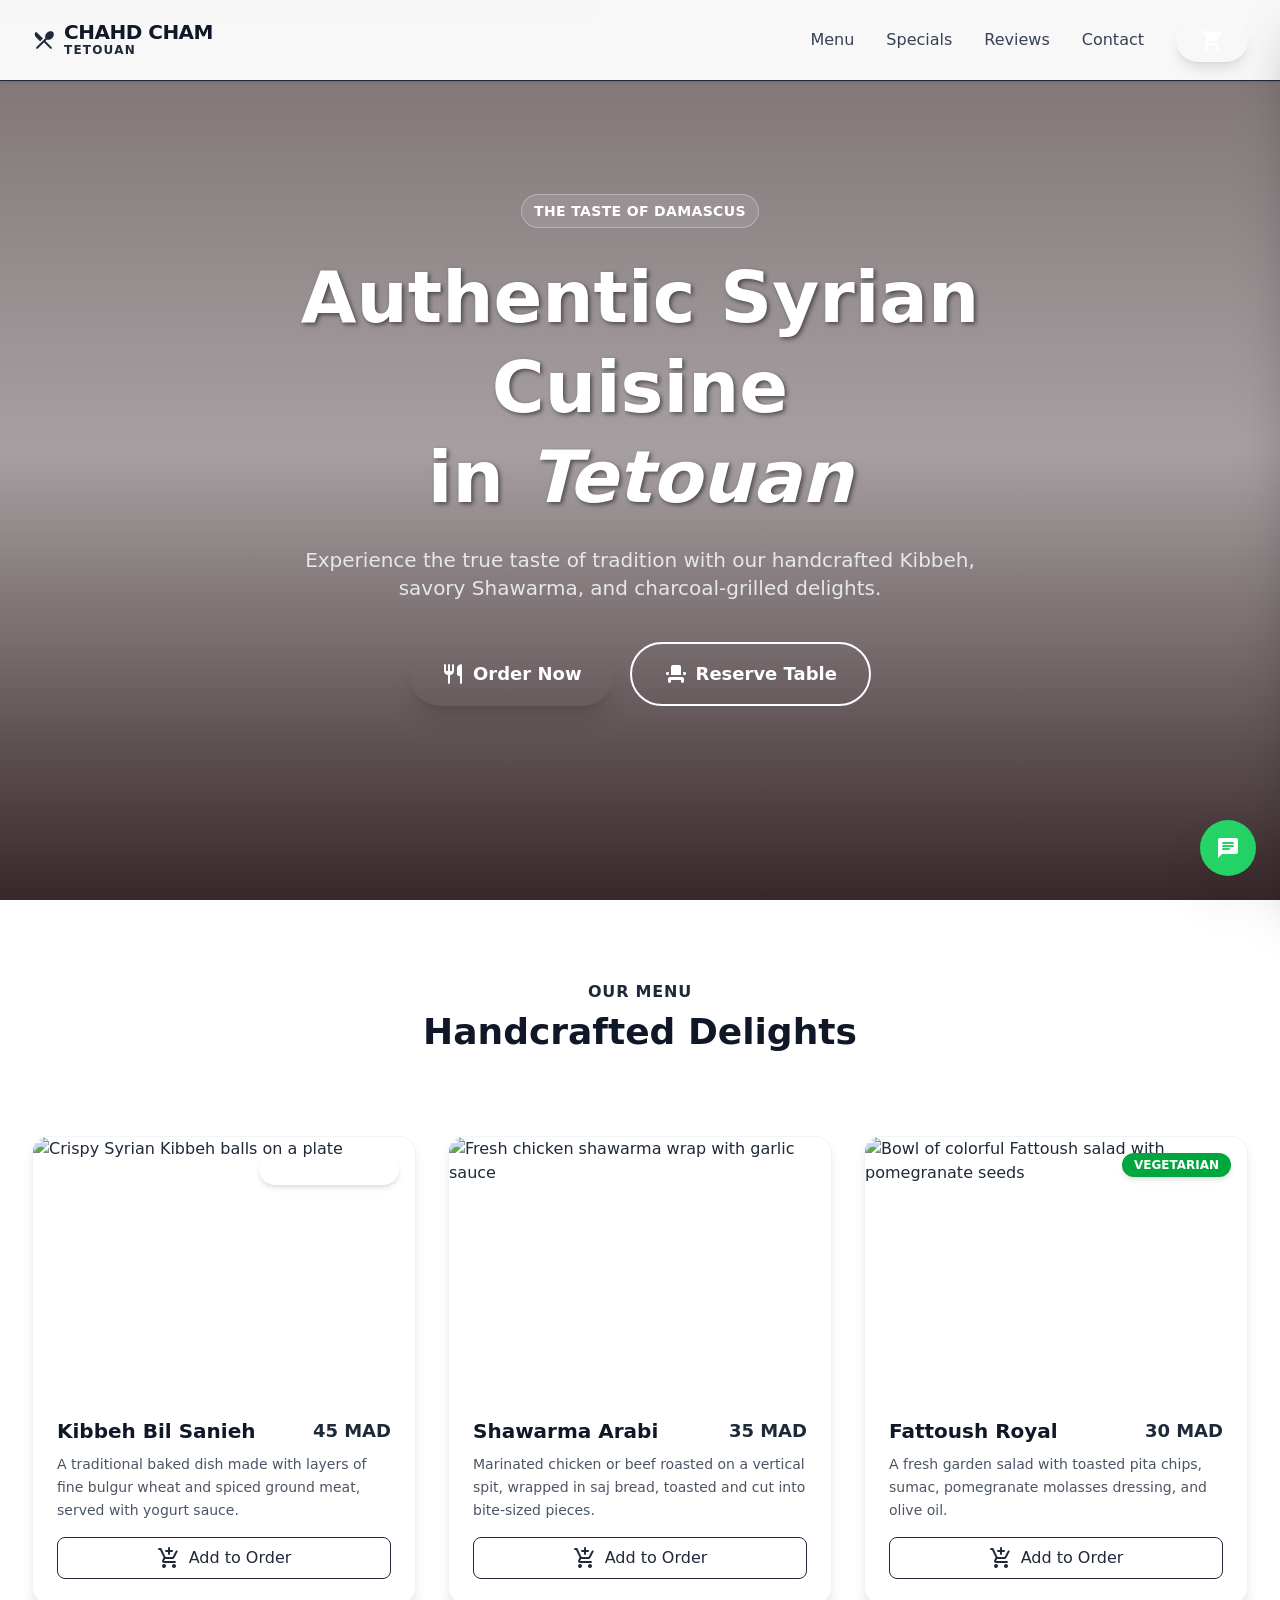
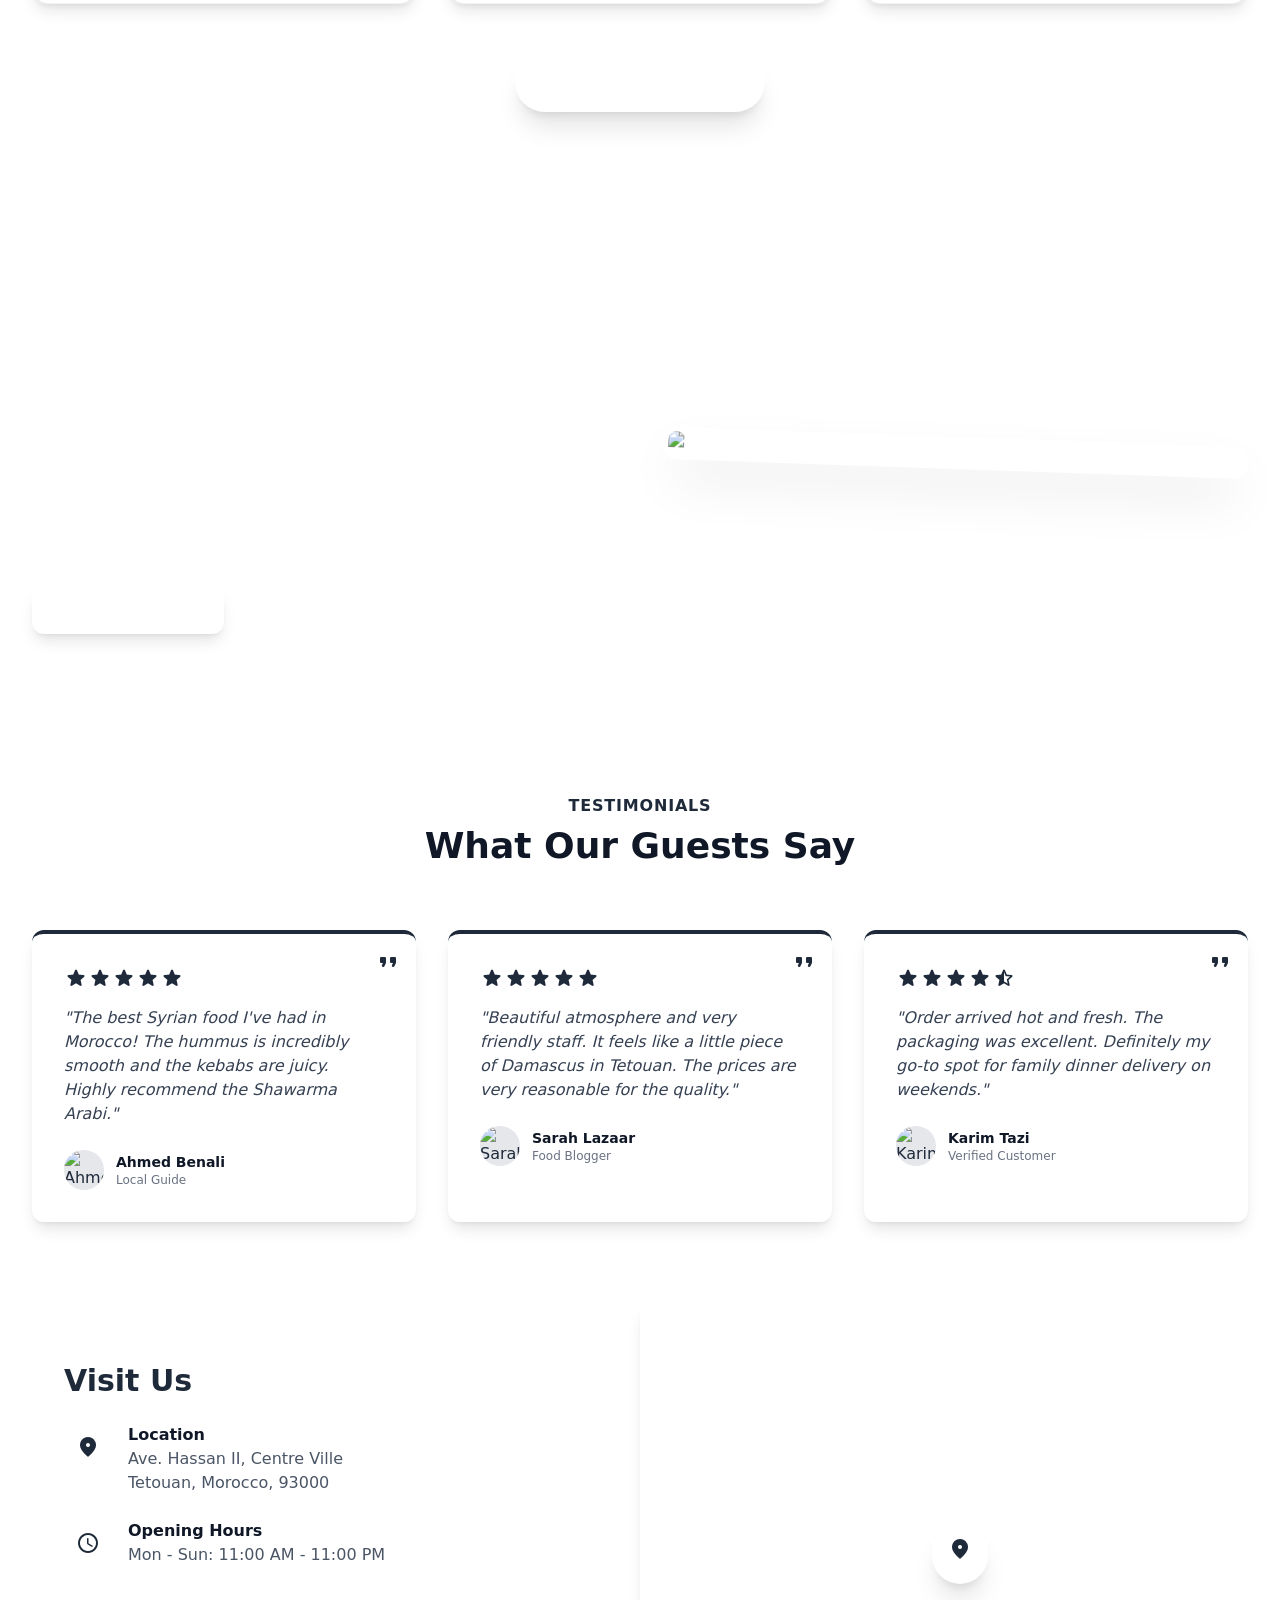
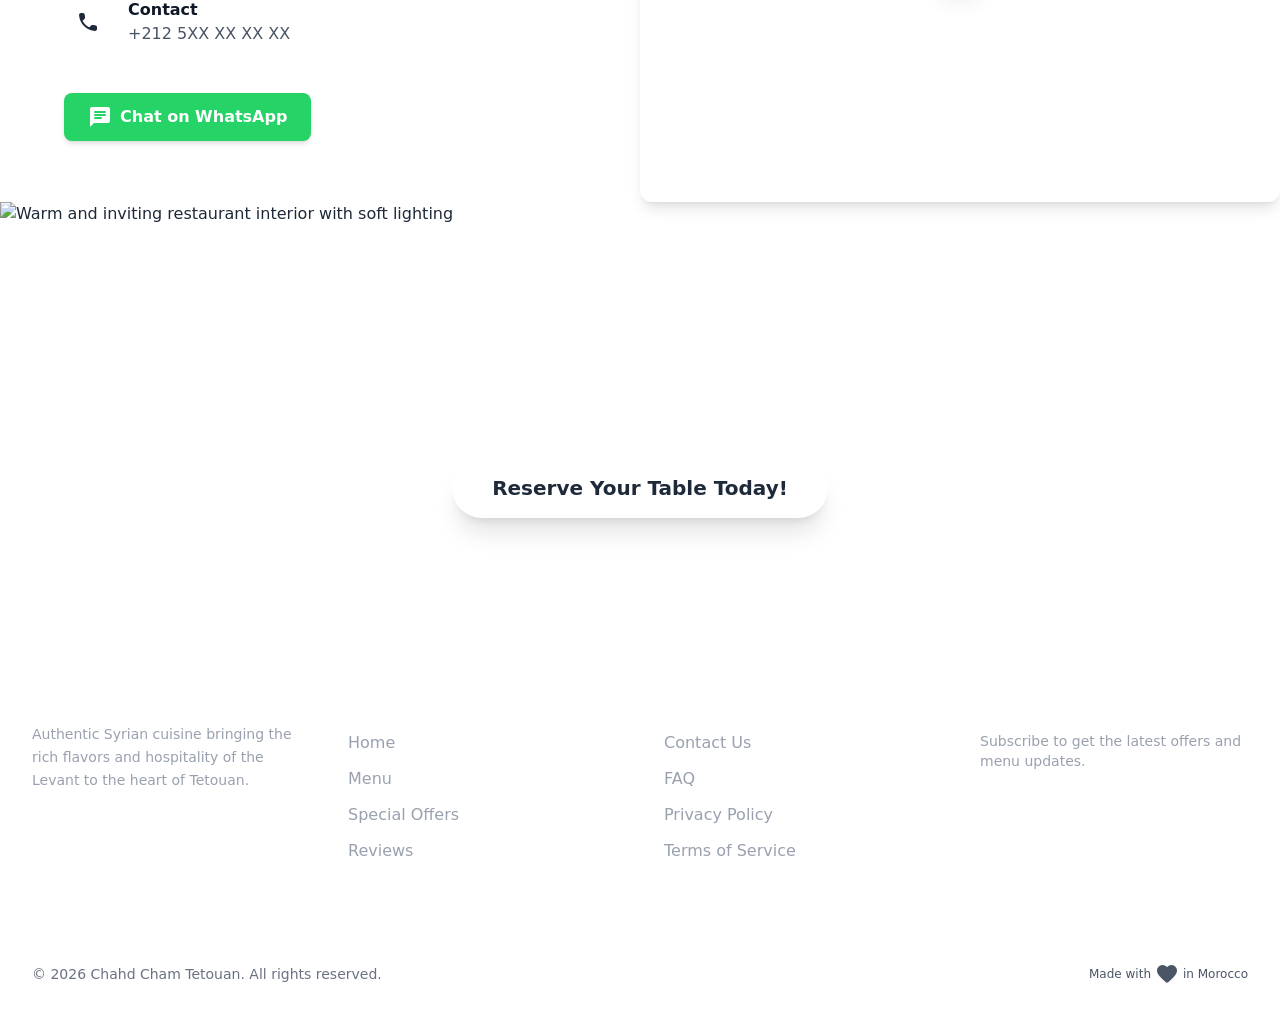
==== commit 1c477258: "Update copyright year to 2026" ====
--- a/index.html
+++ b/index.html
@@ -885,7 +885,7 @@
       
       <!-- Copyright -->
       <div class="border-t border-white/10 pt-8 flex flex-col md:flex-row justify-between items-center gap-4">
-        <p class="text-gray-500 text-sm">© 2023 Chahd Cham Tetouan. All rights reserved.</p>
+        <p class="text-gray-500 text-sm">© 2026 Chahd Cham Tetouan. All rights reserved.</p>
         <p class="text-gray-600 text-xs flex items-center gap-1">
           Made with <span class="material-icons-round text-primary text-xs">favorite</span> in Morocco
         </p>
